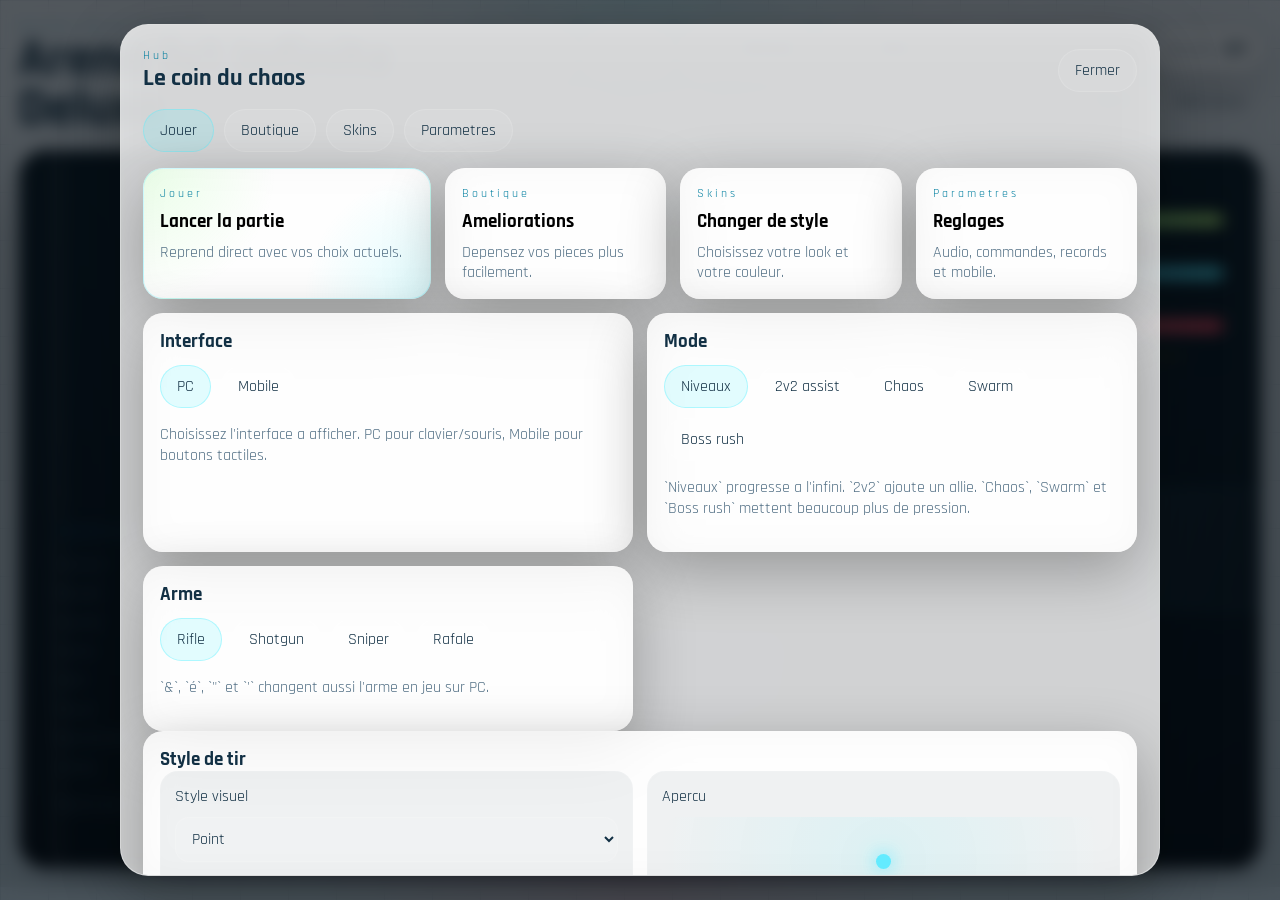
==== index.html @ aedd4776 "Nouvelle interface mobile style app et fullscreen au clic" ====
<!DOCTYPE html>
<html lang="fr">
<head>
  <meta charset="UTF-8">
  <meta name="viewport" content="width=device-width, initial-scale=1.0, viewport-fit=cover, user-scalable=no, maximum-scale=1">
  <meta name="apple-mobile-web-app-capable" content="yes">
  <meta name="apple-mobile-web-app-status-bar-style" content="black-translucent">
  <meta name="apple-mobile-web-app-title" content="Arena 1v1">
  <meta name="mobile-web-app-capable" content="yes">
  <title>Arena 1v1 Infinite Deluxe</title>
  <link rel="preconnect" href="https://fonts.googleapis.com">
  <link rel="preconnect" href="https://fonts.gstatic.com" crossorigin>
  <link href="https://fonts.googleapis.com/css2?family=Rajdhani:wght@500;600;700&display=swap" rel="stylesheet">
  <link rel="stylesheet" href="style.css">
</head>
<body>
  <div class="rotate-notice" id="rotateNotice">
    <div class="rotate-card">
      <strong>Tourne le telephone</strong>
      <span>La version mobile est pensee pour jouer en horizontal.</span>
      <div class="rotate-actions">
        <button class="chip-button" id="rotateFullscreenButton" type="button">Plein ecran</button>
        <button class="chip-button" id="rotateDismissButton" type="button">Fermer</button>
      </div>
    </div>
  </div>
  <div class="app-shell">
    <header class="topbar">
      <div>
        <p class="eyebrow">Version fun et nerveuse</p>
        <h1>Arena 1v1 Infinite Deluxe</h1>
      </div>
      <div class="topbar-right">
        <div class="pill"><span>Niveau</span><strong id="levelLabel">1</strong></div>
        <div class="pill"><span>Record</span><strong id="bestLevel">1</strong></div>
        <div class="pill"><span>Mode</span><strong id="modeLabel">NIVEAUX</strong></div>
        <div class="pill"><span>Arme</span><strong id="weaponLabel">RIFLE</strong></div>
        <div class="pill"><span>Pieces</span><strong id="coinsLabel">0</strong></div>
        <div class="pill"><span>Puissance</span><strong id="powerLabel">1</strong></div>
        <div class="pill"><span>Bouclier</span><strong id="shieldLabel">0.0s</strong></div>
        <div class="pill"><span>FPS</span><strong id="fps">0</strong></div>
        <button class="chip-button" id="menuButton" type="button">Menu</button>
        <button class="chip-button" id="fullscreenButton" type="button">Plein ecran</button>
      </div>
    </header>

    <main class="viewport">
      <canvas id="game"></canvas>

      <div class="mobile-controls mobile-modern" id="mobileControls" aria-hidden="true">
        <div class="mobile-top-strip">
          <div class="mobile-badge"><span>Niv</span><strong id="mobileLevelLabel">1</strong></div>
          <div class="mobile-badge"><span>Mode</span><strong id="mobileModeLabel">NIVEAUX</strong></div>
          <div class="mobile-badge"><span>Arme</span><strong id="mobileWeaponLabel">RIFLE</strong></div>
          <div class="mobile-badge"><span>Pieces</span><strong id="mobileCoinsLabel">0</strong></div>
          <button class="mobile-float-button" id="mobileFullscreenButton" type="button">Plein ecran</button>
        </div>

        <div class="mobile-left">
          <div class="joystick-shell" id="joystickShell">
            <div class="joystick-base"></div>
            <div class="joystick-stick" id="joystickStick"></div>
          </div>
          <p class="mobile-label">Deplacement</p>
        </div>

        <div class="mobile-right">
          <div class="aim-pad" id="aimPad">
            <div class="aim-reticle"></div>
            <div class="aim-stick" id="aimStick"></div>
          </div>
          <div class="mobile-buttons">
            <button class="mobile-button dash" id="mobileDashButton" type="button">Dash</button>
            <button class="mobile-button weapon" id="mobileWeaponButton" type="button">Arme</button>
            <button class="mobile-button menu" id="mobileMenuButton" type="button">Menu</button>
          </div>
        </div>
      </div>

      <aside class="hud hud-left">
        <h2>Controles</h2>
        <div class="control-line"><span>Avancer</span><kbd id="moveForwardKey">Z</kbd></div>
        <div class="control-line"><span>Reculer</span><kbd id="moveBackwardKey">S</kbd></div>
        <div class="control-line"><span>Gauche</span><kbd id="moveLeftKey">Q</kbd></div>
        <div class="control-line"><span>Droite</span><kbd id="moveRightKey">D</kbd></div>
        <div class="control-line"><span>Dash</span><kbd id="dashKey">SHIFT</kbd></div>
        <div class="control-line"><span>Pause</span><kbd id="pauseKey">P</kbd></div>
        <div class="control-line"><span>Recommencer</span><kbd id="restartKey">R</kbd></div>
        <div class="control-line"><span>Armes</span><kbd>&amp; É " '</kbd></div>
        <p class="hint">Souris pour viser, clic gauche pour tirer.</p>
      </aside>

      <aside class="hud hud-right">
        <div class="stat">
          <span>Vie</span>
          <div class="bar"><div id="playerHp" class="fill player"></div></div>
        </div>
        <div class="stat">
          <span>Energie</span>
          <div class="bar"><div id="playerEnergy" class="fill energy"></div></div>
        </div>
        <div class="stat">
          <span>Enemy 1</span>
          <div class="bar"><div id="enemyHp" class="fill enemy"></div></div>
        </div>
        <div class="stat hidden" id="allyStat">
          <span>Allie</span>
          <div class="bar"><div id="allyHp" class="fill ally"></div></div>
        </div>
        <div class="stat hidden" id="enemyTwoStat">
          <span>Enemy 2</span>
          <div class="bar"><div id="enemyTwoHp" class="fill enemy2"></div></div>
        </div>
        <p class="status" id="statusText">Appuyez sur Jouer pour lancer la partie.</p>
      </aside>

    </main>
  </div>

  <section class="hub-overlay" id="hubOverlay" aria-hidden="false">
    <div class="hub-card">
      <div class="hub-head">
        <div>
          <p class="eyebrow">Hub</p>
          <h2>Le coin du chaos</h2>
        </div>
        <div class="hub-actions">
          <button class="chip-button" id="closeHubButton" type="button">Fermer</button>
        </div>
      </div>

      <nav class="hub-tabs">
        <button class="tab-button active" type="button" data-tab="play">Jouer</button>
        <button class="tab-button" type="button" data-tab="shop">Boutique</button>
        <button class="tab-button" type="button" data-tab="skins">Skins</button>
        <button class="tab-button" type="button" data-tab="settings">Parametres</button>
      </nav>

      <section class="tab-panel active" data-panel="play">
        <div class="home-grid">
          <button class="menu-card home-tile home-play" id="startButton" type="button">
            <span class="eyebrow">Jouer</span>
            <strong>Lancer la partie</strong>
            <small>Reprend direct avec vos choix actuels.</small>
          </button>
          <button class="menu-card home-tile" type="button" data-open-tab="shop">
            <span class="eyebrow">Boutique</span>
            <strong>Ameliorations</strong>
            <small>Depensez vos pieces plus facilement.</small>
          </button>
          <button class="menu-card home-tile" type="button" data-open-tab="skins">
            <span class="eyebrow">Skins</span>
            <strong>Changer de style</strong>
            <small>Choisissez votre look et votre couleur.</small>
          </button>
          <button class="menu-card home-tile" type="button" data-open-tab="settings">
            <span class="eyebrow">Parametres</span>
            <strong>Reglages</strong>
            <small>Audio, commandes, records et mobile.</small>
          </button>
        </div>

        <div class="grid-two">
          <div class="menu-card">
            <h3>Interface</h3>
            <div class="choice-row">
              <button class="menu-choice active" type="button" data-interface="pc">PC</button>
              <button class="menu-choice" type="button" data-interface="mobile">Mobile</button>
            </div>
            <p class="hint">Choisissez l'interface a afficher. PC pour clavier/souris, Mobile pour boutons tactiles.</p>
          </div>

          <div class="menu-card">
            <h3>Mode</h3>
            <div class="choice-row" id="modeChoices">
              <button class="menu-choice active" type="button" data-mode="levels">Niveaux</button>
              <button class="menu-choice" type="button" data-mode="duo">2v2 assist</button>
              <button class="menu-choice" type="button" data-mode="chaos">Chaos</button>
              <button class="menu-choice" type="button" data-mode="swarm">Swarm</button>
              <button class="menu-choice" type="button" data-mode="bossrush">Boss rush</button>
            </div>
            <p class="hint">`Niveaux` progresse a l'infini. `2v2` ajoute un allie. `Chaos`, `Swarm` et `Boss rush` mettent beaucoup plus de pression.</p>
          </div>

          <div class="menu-card">
            <h3>Arme</h3>
            <div class="choice-row" id="weaponChoices">
              <button class="menu-choice active" type="button" data-weapon="rifle">Rifle</button>
              <button class="menu-choice" type="button" data-weapon="shotgun">Shotgun</button>
              <button class="menu-choice" type="button" data-weapon="sniper">Sniper</button>
              <button class="menu-choice" type="button" data-weapon="burst">Rafale</button>
            </div>
            <p class="hint">`&`, `é`, `"` et `'` changent aussi l'arme en jeu sur PC.</p>
          </div>
        </div>

        <div class="menu-card">
          <h3>Style de tir</h3>
          <div class="settings-grid">
            <label class="setting">
              <span>Style visuel</span>
              <select id="bulletStyle">
                <option value="dot">Point</option>
                <option value="streak">Trait</option>
                <option value="plasma">Plasma</option>
                <option value="spark">Etincelle</option>
                <option value="ring">Anneau</option>
                <option value="comet">Comete</option>
                <option value="shard">Eclat</option>
                <option value="bolt">Eclair</option>
                <option value="pulse">Pulse</option>
                <option value="nova">Nova</option>
              </select>
              <strong>Taille 3 · Degats 11</strong>
            </label>

            <div class="setting">
              <span>Apercu</span>
              <div class="bullet-preview-shell">
                <div id="bulletPreview" class="bullet-preview"></div>
              </div>
            </div>
          </div>
        </div>
        <p class="hint home-hint">Sur PC les armes changent avec `&`, `é`, `"` et `'`. Le gros bouton `Jouer` relance directement avec vos choix actuels.</p>
      </section>

      <section class="tab-panel" data-panel="shop">
        <div class="shop-summary">
          <div class="setting stat-tile">
            <span>Pieces dispo</span>
            <strong id="shopCoinsTotal">0</strong>
          </div>
          <div class="setting stat-tile">
            <span>Puissance totale</span>
            <strong id="shopPowerTotal">1</strong>
          </div>
          <div class="setting stat-tile">
            <span>Comment ca marche</span>
            <strong id="shopUpgradeTip">Choisissez un bonus puis cliquez.</strong>
          </div>
        </div>

        <div class="menu-card">
          <h3>Boutique d'ameliorations</h3>
          <p class="hint">Chaque achat augmente un point clair. Vous gardez vos ameliorations et vos pieces ne passent jamais sous zero.</p>
          <div class="upgrade-grid">
            <button class="upgrade-button" id="upgradeAttack" type="button">
              <span>Degats</span>
              <strong id="upgradeAttackLevel">Niveau 0</strong>
              <em>+2 degats par niveau</em>
              <small id="upgradeAttackCost">25 pieces</small>
            </button>
            <button class="upgrade-button" id="upgradeVitality" type="button">
              <span>Vie</span>
              <strong id="upgradeVitalityLevel">Niveau 0</strong>
              <em>+20 vie max par niveau</em>
              <small id="upgradeVitalityCost">30 pieces</small>
            </button>
            <button class="upgrade-button" id="upgradeDash" type="button">
              <span>Dash</span>
              <strong id="upgradeDashLevel">Niveau 0</strong>
              <em>+energie et dash plus fort</em>
              <small id="upgradeDashCost">35 pieces</small>
            </button>
            <button class="upgrade-button" id="upgradeFire" type="button">
              <span>Cadence</span>
              <strong id="upgradeFireLevel">Niveau 0</strong>
              <em>Tire plus souvent</em>
              <small id="upgradeFireCost">40 pieces</small>
            </button>
          </div>
        </div>
      </section>

      <section class="tab-panel" data-panel="skins">
        <div class="grid-two">
          <label class="setting">
            <span>Couleur principale</span>
            <input id="playerColor" type="color" value="#7cf6b8">
            <strong id="playerColorValue">#7CF6B8</strong>
          </label>

          <div class="setting">
            <span>Apercu skin</span>
            <div class="skin-preview-frame">
              <div id="skinPreview" class="skin-preview-core"></div>
            </div>
            <div class="skin-spotlight">
              <strong id="skinSpotlightName">Core</strong>
              <span id="skinSpotlightTag">Classique nerveux</span>
            </div>
          </div>
        </div>

        <div class="menu-card shop-card">
          <h3>Boutique de skins</h3>
          <p class="hint" id="shopHint">Certaines skins se debloquent avec votre record.</p>
          <div id="shopGrid" class="shop-grid"></div>
        </div>
      </section>

      <section class="tab-panel" data-panel="settings">
        <div class="panel-stack">
          <div class="menu-card">
            <h3>Records</h3>
            <div class="stats-grid">
              <div class="setting stat-tile">
                <span>Meilleur niveau</span>
                <strong id="recordBestLevel">1</strong>
              </div>
              <div class="setting stat-tile">
                <span>Ennemis vaincus</span>
                <strong id="recordKills">0</strong>
              </div>
              <div class="setting stat-tile">
                <span>Tirs lances</span>
                <strong id="recordShots">0</strong>
              </div>
              <div class="setting stat-tile">
                <span>Pommes mangees</span>
                <strong id="recordApples">0</strong>
              </div>
              <div class="setting stat-tile">
                <span>Dashs utilises</span>
                <strong id="recordDashes">0</strong>
              </div>
              <div class="setting stat-tile">
                <span>Boss battus</span>
                <strong id="recordBosses">0</strong>
              </div>
              <div class="setting stat-tile">
                <span>Pieces gagnees</span>
                <strong id="recordCoinsEarned">0</strong>
              </div>
              <div class="setting stat-tile">
                <span>Temps joue</span>
                <strong id="recordTimePlayed">0 min</strong>
              </div>
            </div>
            <div class="record-lines">
              <p><span>Skin equipe:</span> <strong id="recordCurrentSkin">Tank</strong></p>
              <p><span>Arme favorite du moment:</span> <strong id="recordCurrentWeapon">RIFLE</strong></p>
              <p><span>Mode choisi:</span> <strong id="recordCurrentMode">NIVEAUX</strong></p>
              <p><span>Ambiance:</span> <strong id="recordMood">Arena nerveuse deluxe</strong></p>
              <p><span>Arme la plus jouee:</span> <strong id="recordFavoriteWeapon">RIFLE</strong></p>
            </div>
          </div>

          <div class="menu-card">
            <h3>Audio et jeu</h3>
            <div class="settings-grid">
              <label class="setting">
                <span>Volume global</span>
                <input id="masterVolume" type="range" min="0" max="100" step="1">
                <strong id="masterVolumeValue">100%</strong>
              </label>

              <label class="setting">
                <span>Volume dash</span>
                <input id="dashVolume" type="range" min="0" max="100" step="1">
                <strong id="dashVolumeValue">100%</strong>
              </label>

              <label class="setting">
                <span>FPS max</span>
                <select id="fpsCap">
                  <option value="60">60 FPS</option>
                  <option value="120">120 FPS</option>
                  <option value="144">144 FPS</option>
                  <option value="0">Illimite</option>
                </select>
              </label>

              <label class="setting toggle">
                <span>Plein ecran au demarrage</span>
                <input id="autoFullscreen" type="checkbox">
              </label>

              <label class="setting toggle">
                <span>Redemarrage auto apres mort</span>
                <input id="autoRestart" type="checkbox">
              </label>

              <label class="setting">
                <span>Delai restart</span>
                <input id="restartDelay" type="range" min="1" max="5" step="1">
                <strong id="restartDelayValue">2 s</strong>
              </label>
            </div>
          </div>

          <div class="menu-card">
          <h3>Touches</h3>
          <div class="bindings-grid">
            <button class="bind-button" type="button" data-action="forward">Avancer: <strong id="bindForward">Z</strong></button>
            <button class="bind-button" type="button" data-action="backward">Reculer: <strong id="bindBackward">S</strong></button>
            <button class="bind-button" type="button" data-action="left">Gauche: <strong id="bindLeft">Q</strong></button>
            <button class="bind-button" type="button" data-action="right">Droite: <strong id="bindRight">D</strong></button>
            <button class="bind-button" type="button" data-action="dash">Dash: <strong id="bindDash">SHIFT</strong></button>
            <button class="bind-button" type="button" data-action="pause">Pause: <strong id="bindPause">P</strong></button>
            <button class="bind-button" type="button" data-action="restart">Restart: <strong id="bindRestart">R</strong></button>
          </div>
          <p class="hint" id="bindingHint">Cliquez sur une touche puis appuyez sur la nouvelle touche.</p>
          </div>

          <div class="menu-card mobile-settings-card" id="mobileSettingsCard">
            <h3>Mobile</h3>
            <div class="settings-grid">
              <label class="setting toggle">
                <span>Mode ultra clean</span>
                <input id="mobileUltraClean" type="checkbox">
              </label>

              <label class="setting toggle">
                <span>Tir auto mobile</span>
                <input id="mobileAutoFire" type="checkbox">
              </label>

              <label class="setting toggle">
                <span>Vibrations / haptics</span>
                <input id="mobileHaptics" type="checkbox">
              </label>

              <label class="setting">
                <span>Sensibilite de visee</span>
                <input id="touchSensitivity" type="range" min="60" max="180" step="5">
                <strong id="touchSensitivityValue">100%</strong>
              </label>

              <label class="setting">
                <span>Taille des boutons</span>
                <input id="mobileButtonScale" type="range" min="80" max="150" step="5">
                <strong id="mobileButtonScaleValue">100%</strong>
              </label>
            </div>
          </div>
        </div>
      </section>
    </div>
  </section>

  <script src="game.js"></script>
</body>
</html>
---- style.css ----
:root {
  --bg-1: #07141b;
  --bg-2: #102834;
  --panel: rgba(8, 17, 24, 0.86);
  --card: rgba(255, 255, 255, 0.05);
  --line: rgba(255, 255, 255, 0.08);
  --text: #e9f5ff;
  --muted: #92b0bf;
  --cyan: #54f0ff;
  --lime: #91ff87;
  --gold: #ffd166;
  --mobile-scale: 1;
  color-scheme: dark light;
}

* {
  box-sizing: border-box;
}

html,
body {
  margin: 0;
  min-height: 100%;
  background:
    radial-gradient(circle at top, rgba(84, 240, 255, 0.16), transparent 26%),
    radial-gradient(circle at bottom, rgba(255, 93, 118, 0.18), transparent 30%),
    linear-gradient(180deg, var(--bg-2), var(--bg-1));
  color: var(--text);
  font-family: "Rajdhani", sans-serif;
  overflow: hidden;
  touch-action: manipulation;
  overscroll-behavior: none;
  -webkit-tap-highlight-color: transparent;
}

body::before {
  content: "";
  position: fixed;
  inset: 0;
  background-image:
    linear-gradient(var(--line) 1px, transparent 1px),
    linear-gradient(90deg, var(--line) 1px, transparent 1px);
  background-size: 48px 48px;
  pointer-events: none;
}

@media (prefers-color-scheme: light) {
  :root {
    --bg-1: #dbeef8;
    --bg-2: #f6fbff;
    --panel: rgba(255, 255, 255, 0.82);
    --card: rgba(9, 39, 61, 0.06);
    --line: rgba(14, 44, 67, 0.08);
    --text: #123044;
    --muted: #547186;
    --cyan: #007e9f;
    --lime: #3e9b47;
    --gold: #a66a00;
  }

  #game {
    background:
      radial-gradient(circle at center, rgba(66, 118, 150, 0.12), transparent 48%),
      linear-gradient(180deg, #d7ebf5 0%, #c9dfea 100%);
  }

  .chip-button,
  .menu-choice,
  .bind-button,
  .tab-button {
    background: rgba(18, 48, 68, 0.08);
    border-color: rgba(18, 48, 68, 0.14);
    color: var(--text);
  }

  kbd,
  .mobile-button.menu {
    background: rgba(18, 48, 68, 0.08);
    color: var(--text);
  }

  .status {
    color: #8a5a00;
  }

  select option {
    background: #f4f9fc;
    color: #123044;
  }
}

@media (prefers-color-scheme: dark) {
  :root {
    --text: #e9f5ff;
    --muted: #92b0bf;
  }
}

.rotate-notice {
  position: fixed;
  inset: 0;
  display: none;
  align-items: center;
  justify-content: center;
  padding: 24px;
  background: rgba(4, 10, 15, 0.92);
  z-index: 300;
}

.rotate-card {
  width: min(320px, 100%);
  padding: 22px;
  border-radius: 24px;
  text-align: center;
  background: rgba(10, 21, 30, 0.94);
  border: 1px solid rgba(255, 255, 255, 0.12);
  box-shadow: 0 20px 60px rgba(0, 0, 0, 0.34);
}

.rotate-card strong {
  display: block;
  font-size: 1.6rem;
  margin-bottom: 8px;
}

.rotate-card span {
  color: var(--muted);
}

.rotate-actions {
  margin-top: 16px;
  display: flex;
  justify-content: center;
  gap: 10px;
}

.app-shell {
  width: 100%;
  max-width: 1920px;
  margin: 0 auto;
  padding: 18px;
  padding-left: max(18px, env(safe-area-inset-left));
  padding-right: max(18px, env(safe-area-inset-right));
  padding-top: max(18px, env(safe-area-inset-top));
  padding-bottom: max(18px, env(safe-area-inset-bottom));
}

.topbar {
  display: flex;
  justify-content: space-between;
  align-items: center;
  gap: 16px;
  margin-bottom: 16px;
  width: min(100%, 1920px);
  margin-left: auto;
  margin-right: auto;
}

body:not(.mobile-ui-active) .topbar {
  display: flex !important;
}

body:not(.mobile-ui-active) .hud-right,
body:not(.mobile-ui-active) .hud-left {
  display: block;
  opacity: 1;
  visibility: visible;
}

:fullscreen .topbar,
:-webkit-full-screen .topbar,
:fullscreen .hud-right,
:fullscreen .hud-left,
:-webkit-full-screen .hud-right,
:-webkit-full-screen .hud-left {
  display: flex;
  opacity: 1;
  visibility: visible;
}

:fullscreen .hud-right,
:fullscreen .hud-left,
:-webkit-full-screen .hud-right,
:-webkit-full-screen .hud-left {
  display: block;
}

:fullscreen .app-shell,
:-webkit-full-screen .app-shell {
  padding: 10px;
  width: 100vw;
  height: 100vh;
}

:fullscreen .topbar,
:-webkit-full-screen .topbar {
  position: fixed;
  top: 10px;
  left: 10px;
  right: 10px;
  z-index: 40;
  margin-bottom: 0;
  align-items: center;
  justify-content: center;
  pointer-events: none;
}

:fullscreen .topbar > div:first-child,
:-webkit-full-screen .topbar > div:first-child {
  display: none;
}

:fullscreen .topbar-right,
:-webkit-full-screen .topbar-right {
  width: 100%;
  justify-content: center;
  flex-wrap: nowrap;
  gap: 10px;
  overflow-x: auto;
  pointer-events: auto;
  scrollbar-width: none;
}

:fullscreen .topbar-right::-webkit-scrollbar,
:-webkit-full-screen .topbar-right::-webkit-scrollbar {
  display: none;
}

:fullscreen .pill,
:fullscreen .chip-button,
:-webkit-full-screen .pill,
:-webkit-full-screen .chip-button {
  padding: 10px 14px;
  backdrop-filter: blur(18px);
}

:fullscreen .viewport,
:-webkit-full-screen .viewport {
  height: calc(100vh - 72px);
  min-height: 0;
}

.eyebrow {
  margin: 0;
  color: var(--cyan);
  letter-spacing: 0.24em;
  font-size: 0.78rem;
}

h1,
h2,
h3 {
  margin: 0;
}

h1 {
  margin-top: 2px;
  font-size: clamp(2rem, 5vw, 3.3rem);
  line-height: 0.92;
}

.topbar-right {
  display: flex;
  flex-wrap: wrap;
  justify-content: flex-end;
  gap: 10px;
  align-items: center;
}

.pill,
.hud,
.hub-card,
.menu-card {
  border: 1px solid rgba(255, 255, 255, 0.08);
  background: var(--panel);
  backdrop-filter: blur(16px);
  box-shadow: 0 18px 60px rgba(0, 0, 0, 0.28);
}

.pill {
  display: flex;
  gap: 8px;
  align-items: baseline;
  padding: 10px 14px;
  border-radius: 999px;
}

.pill span {
  color: var(--muted);
}

.chip-button,
.menu-choice,
.bind-button,
.tab-button,
.home-tile,
.hero-button,
select,
input[type="range"] {
  font: inherit;
}

.chip-button,
.menu-choice,
.bind-button,
.tab-button {
  border: 1px solid rgba(255, 255, 255, 0.12);
  background: rgba(255, 255, 255, 0.08);
  color: var(--text);
  border-radius: 999px;
  padding: 10px 16px;
  cursor: pointer;
}

.hero-button {
  border: none;
  border-radius: 999px;
  padding: 14px 28px;
  cursor: pointer;
  font-weight: 700;
  color: #04141a;
  background: linear-gradient(90deg, #91ff87, #54f0ff);
}

.viewport {
  position: relative;
  width: min(100%, 1920px);
  aspect-ratio: 16 / 9;
  height: min(calc(100vh - 110px), calc(100vw * 9 / 16), 1080px);
  min-height: min(560px, calc(100vh - 110px));
  border-radius: 28px;
  overflow: hidden;
  border: 1px solid rgba(255, 255, 255, 0.08);
  box-shadow: 0 30px 80px rgba(0, 0, 0, 0.35);
  margin: 0 auto;
}

#game {
  display: block;
  width: 100%;
  height: 100%;
  cursor: none;
  touch-action: none;
  background:
    radial-gradient(circle at center, rgba(66, 118, 150, 0.18), transparent 48%),
    linear-gradient(180deg, #0e202b 0%, #09151d 100%);
}

body.playing,
body.playing * {
  user-select: none;
  -webkit-user-select: none;
  -webkit-touch-callout: none;
}

body.playing .viewport,
body.playing #game,
body.playing .hud {
  cursor: none !important;
}

body.playing .hub-overlay,
body.playing .hub-overlay *,
body.playing .topbar .chip-button,
body.playing .topbar .chip-button *,
body.playing .hud:hover,
body.playing .hud:hover *,
body.playing .hub-card,
body.playing .hub-card * {
  cursor: auto !important;
}

body.playing .topbar .chip-button,
body.playing .hub-overlay button,
body.playing .hub-overlay .tab-button,
body.playing .hub-overlay .menu-choice,
body.playing .hub-overlay .bind-button,
body.playing .hub-overlay .home-tile,
body.playing .hub-overlay .hero-button {
  cursor: pointer !important;
}

#game.blocked {
  pointer-events: none;
}

.hud {
  position: absolute;
  width: min(320px, calc(100% - 24px));
  padding: 18px;
  border-radius: 22px;
  background: rgba(8, 17, 24, 0.06);
  backdrop-filter: blur(1.5px);
  box-shadow: 0 4px 10px rgba(0, 0, 0, 0.03);
}

.hud-left {
  left: 18px;
  bottom: 18px;
}

.hud-right {
  right: 18px;
  top: 18px;
}

.mobile-controls {
  position: absolute;
  inset: 0;
  z-index: 6;
  display: none;
  justify-content: space-between;
  align-items: flex-end;
  padding: 18px;
  pointer-events: none;
}

.mobile-controls::before {
  content: "";
  position: absolute;
  inset: auto 0 0 0;
  height: 44%;
  background: linear-gradient(180deg, rgba(3, 9, 14, 0), rgba(3, 9, 14, 0.18) 24%, rgba(3, 9, 14, 0.44));
  pointer-events: none;
}

body.mobile-ui-active .mobile-controls {
  display: flex;
}

.mobile-top-strip {
  position: absolute;
  top: 8px;
  left: 8px;
  right: 8px;
  display: none;
  align-items: center;
  gap: 6px;
  pointer-events: auto;
}

.mobile-badge,
.mobile-float-button {
  border: 1px solid rgba(255, 255, 255, 0.1);
  background: rgba(6, 14, 20, 0.82);
  backdrop-filter: blur(12px);
  color: var(--text);
  border-radius: 999px;
  box-shadow: 0 12px 26px rgba(0, 0, 0, 0.22);
}

.mobile-badge {
  display: flex;
  gap: 6px;
  align-items: baseline;
  padding: 6px 10px;
  font-size: 0.8rem;
}

.mobile-badge span {
  color: var(--muted);
}

.mobile-float-button {
  margin-left: auto;
  padding: 8px 12px;
  font: inherit;
  font-weight: 700;
}

.mobile-left,
.mobile-right {
  display: flex;
  flex-direction: column;
  gap: 10px;
  pointer-events: auto;
  position: relative;
  z-index: 1;
}

.mobile-right {
  align-items: flex-end;
}

.mobile-controls.mobile-modern {
  padding-top: max(10px, env(safe-area-inset-top));
}

.joystick-shell,
.aim-pad {
  position: relative;
  width: 148px;
  height: 148px;
  border-radius: 30px;
  background: rgba(4, 12, 18, 0.62);
  border: 1px solid rgba(255, 255, 255, 0.12);
  backdrop-filter: blur(14px);
  box-shadow: 0 16px 34px rgba(0, 0, 0, 0.28);
  touch-action: none;
}

.joystick-base,
.joystick-stick {
  position: absolute;
  inset: 50% auto auto 50%;
  transform: translate(-50%, -50%);
  border-radius: 50%;
}

.joystick-base {
  width: 110px;
  height: 110px;
  background: rgba(255, 255, 255, 0.05);
  border: 1px solid rgba(255, 255, 255, 0.08);
}

.joystick-stick {
  width: 56px;
  height: 56px;
  background: linear-gradient(180deg, rgba(145, 255, 135, 0.92), rgba(84, 240, 255, 0.92));
  box-shadow: 0 10px 26px rgba(0, 0, 0, 0.3);
}

.aim-pad {
  width: 188px;
  height: 188px;
  border-radius: 28px;
  background:
    radial-gradient(circle at center, rgba(84, 240, 255, 0.12), transparent 52%),
    rgba(4, 12, 18, 0.72);
}

.aim-reticle {
  position: absolute;
  inset: 50% auto auto 50%;
  width: 42px;
  height: 42px;
  transform: translate(-50%, -50%);
  border-radius: 50%;
  border: 2px solid rgba(255, 255, 255, 0.9);
}

.aim-reticle::before,
.aim-reticle::after {
  content: "";
  position: absolute;
  background: rgba(255, 255, 255, 0.9);
}

.aim-reticle::before {
  width: 2px;
  height: 56px;
  left: 50%;
  top: 50%;
  transform: translate(-50%, -50%);
}

.aim-reticle::after {
  height: 2px;
  width: 56px;
  left: 50%;
  top: 50%;
  transform: translate(-50%, -50%);
}

.aim-stick {
  position: absolute;
  left: 50%;
  top: 50%;
  width: 52px;
  height: 52px;
  transform: translate(-50%, -50%);
  border-radius: 50%;
  background: radial-gradient(circle at 34% 34%, rgba(255, 255, 255, 0.24), rgba(84, 240, 255, 0.22) 42%, rgba(18, 44, 58, 0.94));
  border: 1px solid rgba(255, 255, 255, 0.14);
  box-shadow: 0 10px 24px rgba(0, 0, 0, 0.28);
}

.mobile-buttons {
  display: grid;
  grid-template-columns: repeat(3, minmax(0, 1fr));
  gap: 10px;
}

.mobile-button {
  min-width: 96px;
  min-height: 58px;
  border: 1px solid rgba(255, 255, 255, 0.12);
  border-radius: 18px;
  background: rgba(7, 16, 22, 0.8);
  color: var(--text);
  font: inherit;
  font-weight: 700;
  backdrop-filter: blur(10px);
  box-shadow: 0 14px 24px rgba(0, 0, 0, 0.26);
}

.mobile-button.dash {
  background: linear-gradient(180deg, rgba(84, 240, 255, 0.95), rgba(52, 141, 255, 0.88));
}

.mobile-button.weapon {
  background: linear-gradient(180deg, rgba(255, 209, 102, 0.92), rgba(255, 150, 84, 0.85));
  color: #07141b;
}

.mobile-button.menu {
  background: rgba(255, 255, 255, 0.12);
}

.mobile-label {
  margin: 0;
  padding: 6px 10px;
  border-radius: 999px;
  background: rgba(4, 12, 18, 0.68);
  text-align: center;
  color: var(--muted);
  text-transform: uppercase;
  letter-spacing: 0.12em;
  font-size: 0.8rem;
}

.control-line {
  display: flex;
  align-items: center;
  justify-content: space-between;
  gap: 12px;
  margin: 8px 0;
  color: var(--muted);
}

.hint {
  color: var(--muted);
}

kbd {
  padding: 2px 10px;
  border-radius: 999px;
  border: 1px solid rgba(255, 255, 255, 0.1);
  background: rgba(255, 255, 255, 0.08);
  color: var(--text);
}

.stat {
  margin-bottom: 14px;
}

.stat span {
  display: inline-block;
  margin-bottom: 6px;
}

.bar {
  height: 12px;
  border-radius: 999px;
  background: rgba(255, 255, 255, 0.012);
  overflow: hidden;
}

.fill {
  height: 100%;
  width: 100%;
  border-radius: inherit;
  transition: width 120ms linear;
}

.fill.player { background: linear-gradient(90deg, #69f0ae, #c3ff7f); }
.fill.energy { background: linear-gradient(90deg, #4fbbff, #54f0ff); }
.fill.enemy { background: linear-gradient(90deg, #ff7b8f, #ff495f); }
.fill.ally { background: linear-gradient(90deg, #7fd8ff, #5fb7ff); }
.fill.enemy2 { background: linear-gradient(90deg, #ffb37b, #ff7a49); }

.status {
  color: var(--gold);
  margin: 0;
  text-shadow: 0 1px 4px rgba(0, 0, 0, 0.08);
  opacity: 0.68;
}

.hidden {
  display: none !important;
}

.hub-overlay {
  position: fixed;
  inset: 0;
  display: flex;
  align-items: center;
  justify-content: center;
  padding: 24px;
  background: rgba(4, 10, 15, 0.68);
  backdrop-filter: blur(8px);
  z-index: 100;
}

.hub-card {
  width: min(1040px, 100%);
  max-height: calc(100vh - 48px);
  overflow: auto;
  padding: 22px;
  border-radius: 28px;
}

.hub-head {
  display: flex;
  justify-content: space-between;
  gap: 16px;
  align-items: center;
  margin-bottom: 16px;
}

.hub-tabs {
  display: flex;
  flex-wrap: wrap;
  gap: 10px;
  margin-bottom: 16px;
}

.tab-button.active,
.menu-choice.active {
  background: rgba(84, 240, 255, 0.16);
  border-color: rgba(84, 240, 255, 0.38);
}

.tab-panel {
  display: none;
}

.tab-panel.active {
  display: block;
}

.panel-stack {
  display: flex;
  flex-direction: column;
  gap: 14px;
}

.grid-two {
  display: grid;
  grid-template-columns: repeat(2, minmax(0, 1fr));
  gap: 14px;
}

.home-grid {
  display: grid;
  grid-template-columns: 1.3fr 1fr 1fr 1fr;
  gap: 14px;
  margin-bottom: 14px;
}

.home-tile {
  appearance: none;
  display: flex;
  flex-direction: column;
  align-items: flex-start;
  gap: 8px;
  padding: 18px;
  text-align: left;
  cursor: pointer;
}

.home-tile strong {
  font-size: 1.2rem;
}

.home-tile small {
  color: var(--muted);
  font-size: 0.98rem;
}

.home-play {
  background:
    radial-gradient(circle at top left, rgba(145, 255, 135, 0.18), transparent 42%),
    radial-gradient(circle at bottom right, rgba(84, 240, 255, 0.18), transparent 40%),
    var(--panel);
  border-color: rgba(84, 240, 255, 0.26);
}

.home-hint {
  margin: 12px 4px 0;
}

.menu-card {
  padding: 16px;
  border-radius: 20px;
}

.mobile-settings-card {
  display: none;
}

body.mobile-settings-visible .mobile-settings-card {
  display: block;
}

.choice-row {
  display: flex;
  flex-wrap: wrap;
  gap: 10px;
  margin: 12px 0 8px;
}

.settings-grid {
  display: grid;
  grid-template-columns: repeat(2, minmax(0, 1fr));
  gap: 14px;
}

.settings-grid.compact {
  grid-template-columns: repeat(4, minmax(0, 1fr));
}

.setting {
  display: flex;
  flex-direction: column;
  gap: 10px;
  padding: 14px;
  border-radius: 18px;
  background: var(--card);
  border: 1px solid rgba(255, 255, 255, 0.08);
}

.setting.toggle {
  justify-content: center;
}

.setting input[type="checkbox"] {
  width: 22px;
  height: 22px;
}

.setting input[type="color"] {
  width: 100%;
  height: 44px;
  padding: 4px;
  border-radius: 14px;
  border: 1px solid rgba(255, 255, 255, 0.12);
  background: rgba(255, 255, 255, 0.06);
}

select {
  border-radius: 14px;
  border: 1px solid rgba(255, 255, 255, 0.12);
  padding: 10px 12px;
  background: rgba(255, 255, 255, 0.08);
  color: var(--text);
}

select option {
  background: #16242d;
  color: #e9f5ff;
}

.play-footer {
  display: flex;
  justify-content: space-between;
  gap: 16px;
  align-items: center;
  margin-top: 16px;
}

.bindings-grid {
  display: grid;
  grid-template-columns: repeat(3, minmax(0, 1fr));
  gap: 12px;
  margin-top: 12px;
}

.bind-button {
  text-align: left;
  border-radius: 18px;
}

.bind-button.listening {
  background: rgba(255, 209, 102, 0.18);
  border-color: rgba(255, 209, 102, 0.42);
}

.shop-card {
  margin-top: 16px;
}

.upgrade-grid {
  display: grid;
  grid-template-columns: repeat(4, minmax(0, 1fr));
  gap: 12px;
  margin-top: 12px;
}

.shop-summary {
  display: grid;
  grid-template-columns: repeat(3, minmax(0, 1fr));
  gap: 12px;
  margin-bottom: 14px;
}

.upgrade-button {
  display: flex;
  flex-direction: column;
  align-items: flex-start;
  gap: 6px;
  padding: 14px;
  border-radius: 18px;
  border: 1px solid rgba(255, 255, 255, 0.1);
  background: linear-gradient(180deg, rgba(255, 255, 255, 0.08), rgba(255, 255, 255, 0.04));
  color: var(--text);
  cursor: pointer;
}

.upgrade-button span,
.upgrade-button small {
  color: var(--muted);
}

.upgrade-button em {
  font-style: normal;
  color: var(--text);
  opacity: 0.88;
  font-size: 0.94rem;
}

.upgrade-button strong {
  font-size: 1.05rem;
}

.upgrade-button.affordable {
  border-color: rgba(145, 255, 135, 0.35);
  box-shadow: 0 10px 26px rgba(145, 255, 135, 0.12);
}

.upgrade-button.maxed {
  opacity: 0.68;
}

.upgrade-button.compact {
  min-width: 108px;
  padding: 12px;
  backdrop-filter: blur(14px);
}

.shop-grid {
  display: grid;
  grid-template-columns: repeat(4, minmax(0, 1fr));
  gap: 12px;
  margin-top: 12px;
}

.shop-item {
  border: 1px solid rgba(255, 255, 255, 0.1);
  background: rgba(255, 255, 255, 0.05);
  color: var(--text);
  border-radius: 18px;
  padding: 12px;
  text-align: left;
  cursor: pointer;
}

@keyframes affordablePulse {
  0%,
  100% {
    border-color: rgba(145, 255, 135, 0.38);
    box-shadow: 0 0 0 rgba(145, 255, 135, 0), inset 0 0 0 rgba(145, 255, 135, 0);
    background: rgba(145, 255, 135, 0.07);
  }

  50% {
    border-color: rgba(145, 255, 135, 0.92);
    box-shadow: 0 0 22px rgba(145, 255, 135, 0.32), inset 0 0 16px rgba(145, 255, 135, 0.1);
    background: rgba(145, 255, 135, 0.13);
  }
}

.shop-item.selected {
  border-color: rgba(84, 240, 255, 0.88);
  background: rgba(84, 240, 255, 0.14);
  box-shadow: 0 0 18px rgba(84, 240, 255, 0.24), inset 0 0 14px rgba(84, 240, 255, 0.08);
}

.shop-item.affordable:not(.selected) {
  animation: affordablePulse 1.2s ease-in-out infinite;
}

.shop-item.affordable .shop-meta:last-child {
  color: var(--lime);
}

.shop-item.locked {
  opacity: 0.55;
  cursor: not-allowed;
}

.shop-item strong {
  display: block;
  font-size: 1.05rem;
}

.shop-thumb {
  width: 52px;
  height: 52px;
  margin-bottom: 8px;
  border-radius: 16px;
  background: rgba(255, 255, 255, 0.08);
  background-size: cover;
  background-position: center;
}

.shop-meta {
  display: block;
  color: var(--muted);
  margin-top: 4px;
}

.skin-spotlight {
  margin-top: 10px;
  display: flex;
  flex-direction: column;
  gap: 2px;
}

.skin-spotlight span {
  color: var(--muted);
}

.stats-grid {
  display: grid;
  grid-template-columns: repeat(3, minmax(0, 1fr));
  gap: 14px;
}

.stat-tile strong {
  font-size: 2rem;
  line-height: 1;
}

.record-lines {
  display: grid;
  gap: 10px;
  margin-top: 14px;
}

.record-lines p {
  margin: 0;
  display: flex;
  justify-content: space-between;
  gap: 12px;
  padding: 12px 14px;
  border-radius: 16px;
  background: rgba(255, 255, 255, 0.04);
}

.record-lines span {
  color: var(--muted);
}

.skin-preview-frame,
.bullet-preview-shell {
  min-height: 88px;
  border-radius: 18px;
  display: flex;
  align-items: center;
  justify-content: center;
  background: radial-gradient(circle, rgba(84, 240, 255, 0.12), rgba(255, 255, 255, 0.02));
}

#skinPreview {
  width: 112px;
  height: 112px;
  border-radius: 28px;
  background-size: cover;
  background-position: center;
  border: 1px solid rgba(255, 255, 255, 0.14);
  box-shadow: 0 24px 36px rgba(0, 0, 0, 0.24);
}

.bullet-preview {
  width: var(--bullet-preview-size, 10px);
  height: var(--bullet-preview-size, 10px);
  border-radius: 50%;
  background: var(--bullet-preview-color, #63ebff);
  box-shadow: 0 0 18px var(--bullet-preview-color, #63ebff);
}

.bullet-preview[data-style="streak"] {
  width: calc(var(--bullet-preview-size, 10px) * 2.8);
  height: 5px;
  border-radius: 999px;
}

.bullet-preview[data-style="plasma"] {
  width: calc(var(--bullet-preview-size, 10px) * 1.6);
  height: calc(var(--bullet-preview-size, 10px) * 1.6);
  box-shadow:
    0 0 10px var(--bullet-preview-color, #63ebff),
    0 0 24px var(--bullet-preview-color, #63ebff);
}

.bullet-preview[data-style="spark"] {
  position: relative;
  width: 10px;
  height: 10px;
}

.bullet-preview[data-style="spark"]::before,
.bullet-preview[data-style="spark"]::after {
  content: "";
  position: absolute;
  left: 50%;
  top: 50%;
  background: var(--bullet-preview-color, #63ebff);
  transform: translate(-50%, -50%);
  border-radius: 999px;
}

.bullet-preview[data-style="spark"]::before {
  width: 28px;
  height: 4px;
}

.bullet-preview[data-style="spark"]::after {
  width: 4px;
  height: 28px;
}

.bullet-preview[data-style="ring"] {
  width: calc(var(--bullet-preview-size, 10px) * 1.8);
  height: calc(var(--bullet-preview-size, 10px) * 1.8);
  background: transparent;
  border: 4px solid var(--bullet-preview-color, #63ebff);
  box-shadow: 0 0 18px var(--bullet-preview-color, #63ebff);
}

.bullet-preview[data-style="comet"] {
  position: relative;
  width: calc(var(--bullet-preview-size, 10px) * 2.6);
  height: 8px;
  border-radius: 999px;
  background: linear-gradient(90deg, transparent, var(--bullet-preview-color, #63ebff) 38%, #ffffff);
}

.bullet-preview[data-style="shard"] {
  width: 18px;
  height: 18px;
  border-radius: 4px;
  transform: rotate(45deg);
}

.bullet-preview[data-style="bolt"] {
  width: 26px;
  height: 14px;
  clip-path: polygon(0 55%, 35% 0, 54% 34%, 75% 8%, 56% 62%, 100% 45%, 64% 100%, 44% 66%, 22% 90%);
}

.bullet-preview[data-style="pulse"] {
  position: relative;
  width: calc(var(--bullet-preview-size, 10px) * 1.4);
  height: calc(var(--bullet-preview-size, 10px) * 1.4);
}

.bullet-preview[data-style="pulse"]::before,
.bullet-preview[data-style="pulse"]::after {
  content: "";
  position: absolute;
  inset: 50%;
  border-radius: 50%;
  transform: translate(-50%, -50%);
}

.bullet-preview[data-style="pulse"]::before {
  width: 30px;
  height: 30px;
  border: 3px solid var(--bullet-preview-color, #63ebff);
  opacity: 0.35;
}

.bullet-preview[data-style="pulse"]::after {
  width: 12px;
  height: 12px;
  background: var(--bullet-preview-color, #63ebff);
  box-shadow: 0 0 16px var(--bullet-preview-color, #63ebff);
}

.bullet-preview[data-style="nova"] {
  position: relative;
  width: 14px;
  height: 14px;
}

.bullet-preview[data-style="nova"]::before,
.bullet-preview[data-style="nova"]::after {
  content: "";
  position: absolute;
  left: 50%;
  top: 50%;
  transform: translate(-50%, -50%);
  border-radius: 999px;
  background: var(--bullet-preview-color, #63ebff);
  box-shadow: 0 0 16px var(--bullet-preview-color, #63ebff);
}

.bullet-preview[data-style="nova"]::before {
  width: 34px;
  height: 4px;
}

.bullet-preview[data-style="nova"]::after {
  width: 4px;
  height: 34px;
}

.mobile-button,
.joystick-shell,
.aim-pad,
.mobile-float-button {
  transform: scale(var(--mobile-scale));
  transform-origin: center;
}

body.mobile-ui-active {
  user-select: none;
  -webkit-user-select: none;
  -webkit-touch-callout: none;
}

@media (max-width: 980px) {
  .app-shell {
    padding: 10px;
  }

  .viewport {
    height: min(calc(100vh - 96px), calc(100vw * 9 / 16));
    min-height: 500px;
    border-radius: 20px;
  }

  .hud {
    width: auto;
    left: 10px;
    right: 10px;
  }

  .hud-right {
    top: 10px;
  }

  .hud-left {
    bottom: 10px;
  }

  .grid-two,
  .settings-grid,
  .settings-grid.compact,
  .stats-grid,
  .shop-summary,
  .home-grid,
  .bindings-grid,
  .shop-grid,
  .upgrade-grid {
    grid-template-columns: 1fr;
  }
}

@media (max-width: 820px), (pointer: coarse) {
  .app-shell {
    padding: 8px;
    max-width: none;
  }

  .topbar {
    flex-direction: column;
    align-items: stretch;
    gap: 10px;
  }

  .topbar-right {
    justify-content: flex-start;
    gap: 8px;
  }

  .pill,
  .chip-button {
    padding: 9px 12px;
  }

  .viewport {
    width: 100%;
    aspect-ratio: auto;
    height: calc(100vh - 132px);
    min-height: 420px;
    border-radius: 18px;
  }

  .hud-left {
    display: none;
  }

  .hud-right {
    width: min(240px, calc(100% - 16px));
    top: 8px;
    right: 8px;
    padding: 12px;
  }

  .status {
    font-size: 0.92rem;
  }

  .hub-overlay {
    padding: 12px;
  }

  .hub-card {
    padding: 16px;
    max-height: calc(100vh - 24px);
  }
}

@media (pointer: coarse) and (orientation: portrait) {
  body.mobile-ui-active .rotate-notice {
    display: flex;
  }

  body.mobile-ui-active .app-shell,
  body.mobile-ui-active .hub-overlay {
    visibility: hidden;
  }
}

@media (pointer: coarse) and (orientation: landscape) {
  .app-shell {
    display: flex;
    flex-direction: column;
    height: 100dvh;
    max-width: none;
    padding: 0;
  }

  .topbar {
    display: none;
  }

  .eyebrow {
    font-size: 0.62rem;
    letter-spacing: 0.18em;
  }

  h1 {
    font-size: clamp(1.45rem, 4.8vw, 2.35rem);
    line-height: 0.94;
    max-width: 36vw;
  }

  .viewport {
    flex: 1 1 auto;
    width: 100%;
    height: auto;
    min-height: 0;
    aspect-ratio: auto;
    border-radius: 0;
    margin-top: 0;
    box-shadow: none;
  }

  body.mobile-ui-active .mobile-top-strip,
  body.mobile-ui-active .topbar {
    display: none !important;
  }

  body.mobile-ui-active .hud-right .stat,
  body.mobile-ui-active .status {
    opacity: 1;
  }

  body.mobile-ui-active .hud-left {
    display: none;
  }

  body.mobile-ui-active .hud-right {
    display: none;
  }

  body.mobile-ultra-clean-active .hud-left,
  body.mobile-ultra-clean-active .hud-right,
  body.mobile-ultra-clean-active .status,
  body.mobile-ultra-clean-active .mobile-top-strip,
  body.mobile-ultra-clean-active .topbar {
    display: none;
  }

  .mobile-controls {
    padding: 8px;
    padding-left: max(8px, env(safe-area-inset-left));
    padding-right: max(8px, env(safe-area-inset-right));
    padding-bottom: max(8px, env(safe-area-inset-bottom));
    align-items: flex-end;
  }

  .mobile-left,
  .mobile-right {
    gap: 4px;
    width: 42%;
  }

  .mobile-left {
    display: none;
  }

  .mobile-right {
    width: auto;
    margin-left: auto;
  }

  .mobile-controls.mobile-modern {
    justify-content: space-between;
  }

  .joystick-shell {
    width: 120px;
    height: 120px;
    border-radius: 50%;
    background: rgba(4, 12, 18, 0.4);
    border-color: rgba(255, 255, 255, 0.08);
    box-shadow: 0 10px 20px rgba(0, 0, 0, 0.18);
  }

  .joystick-base {
    width: 86px;
    height: 86px;
  }

  .joystick-stick {
    width: 46px;
    height: 46px;
  }

  .aim-pad {
    width: 148px;
    height: 148px;
    border-radius: 50%;
    background:
      radial-gradient(circle at center, rgba(84, 240, 255, 0.1), transparent 52%),
      rgba(4, 12, 18, 0.4);
    border-color: rgba(255, 255, 255, 0.08);
    box-shadow: 0 10px 20px rgba(0, 0, 0, 0.18);
  }

  .aim-stick {
    width: 42px;
    height: 42px;
  }

  .aim-reticle {
    width: 28px;
    height: 28px;
    opacity: 0.88;
  }

  .aim-reticle::before {
    height: 40px;
  }

  .aim-reticle::after {
    width: 40px;
  }

  .mobile-buttons {
    grid-template-columns: repeat(3, minmax(0, 1fr));
    gap: 6px;
    width: 148px;
  }

  .mobile-button {
    min-width: 0;
    min-height: 40px;
    border-radius: 999px;
    font-size: 0.8rem;
    padding: 0 8px;
    box-shadow: 0 8px 16px rgba(0, 0, 0, 0.16);
  }

  .mobile-button.menu {
    background: rgba(255, 255, 255, 0.18);
  }

  .mobile-label {
    display: none;
  }

  .hub-card {
    width: min(1000px, 100%);
    max-height: calc(100vh - 14px);
    padding: 12px;
  }

  .hub-tabs {
    gap: 6px;
    margin-bottom: 10px;
  }

  .tab-button,
  .chip-button,
  .menu-choice {
    padding: 8px 12px;
  }

  .hub-overlay {
    padding: 8px;
  }

  .hub-card {
    width: 100%;
    height: calc(100dvh - 16px);
    max-height: calc(100dvh - 16px);
    border-radius: 20px;
  }
}

@supports (-webkit-touch-callout: none) {
  body.iphone-ui.mobile-ui-active .app-shell {
    height: 100dvh;
  }

  body.iphone-ui.mobile-ui-active .viewport {
    flex: 1 1 auto;
    width: 100%;
    height: auto;
    min-height: 0;
    aspect-ratio: auto;
  }

  body.iphone-ui.mobile-ui-active .mobile-controls {
    padding-left: max(8px, env(safe-area-inset-left));
    padding-right: max(8px, env(safe-area-inset-right));
    padding-bottom: max(8px, env(safe-area-inset-bottom));
  }

  body.iphone-ui.mobile-ui-active .mobile-left,
  body.iphone-ui.mobile-ui-active .mobile-right {
    gap: 4px;
    width: 43%;
  }

  body.iphone-ui.mobile-ui-active .mobile-left {
    display: none;
  }

  body.iphone-ui.mobile-ui-active .mobile-right {
    width: auto;
    margin-left: auto;
  }

  body.iphone-ui.mobile-ui-active .joystick-shell {
    width: 108px;
    height: 108px;
  }

  body.iphone-ui.mobile-ui-active .joystick-base {
    width: 78px;
    height: 78px;
  }

  body.iphone-ui.mobile-ui-active .joystick-stick {
    width: 40px;
    height: 40px;
  }

  body.iphone-ui.mobile-ui-active .aim-pad {
    width: 132px;
    height: 132px;
  }

  body.iphone-ui.mobile-ui-active .aim-stick {
    width: 38px;
    height: 38px;
  }

  body.iphone-ui.mobile-ui-active .mobile-buttons {
    gap: 5px;
    width: 132px;
  }

  body.iphone-ui.mobile-ui-active .mobile-button {
    min-width: 0;
    min-height: 38px;
    font-size: 0.76rem;
    border-radius: 999px;
  }

  body.iphone-ui.mobile-ui-active .rotate-card {
    width: min(300px, calc(100% - 24px));
    padding: 18px;
  }

  body.safari-ui.mobile-ui-active .rotate-card span::after {
    content: " Astuce Safari: ajoute le jeu a l'ecran d'accueil pour gagner encore plus de place.";
  }
}
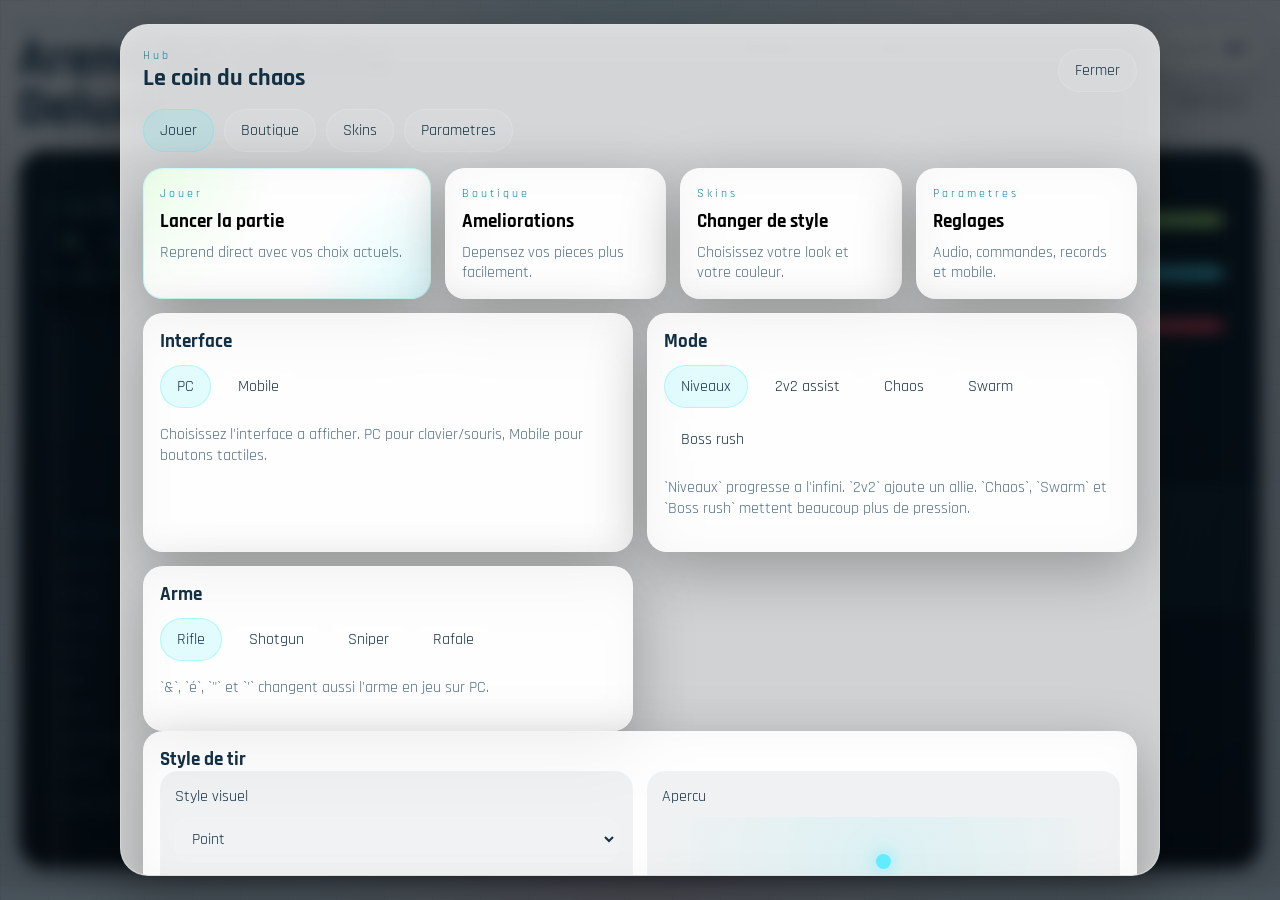
==== commit 00f075dd: "Ajout mini carte et verrou interface PC" ====
--- a/index.html
+++ b/index.html
@@ -46,6 +46,9 @@
 
     <main class="viewport">
       <canvas id="game"></canvas>
+      <div class="minimap-shell" aria-hidden="true">
+        <canvas id="minimap"></canvas>
+      </div>
 
       <div class="mobile-controls mobile-modern" id="mobileControls" aria-hidden="true">
         <div class="mobile-top-strip">
@@ -65,10 +68,6 @@
         </div>
 
         <div class="mobile-right">
-          <div class="aim-pad" id="aimPad">
-            <div class="aim-reticle"></div>
-            <div class="aim-stick" id="aimStick"></div>
-          </div>
           <div class="mobile-buttons">
             <button class="mobile-button dash" id="mobileDashButton" type="button">Dash</button>
             <button class="mobile-button weapon" id="mobileWeaponButton" type="button">Arme</button>
@@ -413,19 +412,8 @@
               </label>
 
               <label class="setting toggle">
-                <span>Tir auto mobile</span>
-                <input id="mobileAutoFire" type="checkbox">
-              </label>
-
-              <label class="setting toggle">
                 <span>Vibrations / haptics</span>
                 <input id="mobileHaptics" type="checkbox">
-              </label>
-
-              <label class="setting">
-                <span>Sensibilite de visee</span>
-                <input id="touchSensitivity" type="range" min="60" max="180" step="5">
-                <strong id="touchSensitivityValue">100%</strong>
               </label>
 
               <label class="setting">
@@ -434,6 +422,7 @@
                 <strong id="mobileButtonScaleValue">100%</strong>
               </label>
             </div>
+            <p class="hint">Joystick gauche pour bouger. Touchez et glissez sur l'arene pour viser et tirer.</p>
           </div>
         </div>
       </section>
--- a/style.css
+++ b/style.css
@@ -384,6 +384,29 @@
   pointer-events: none;
 }
 
+.minimap-shell {
+  position: absolute;
+  top: 16px;
+  left: 16px;
+  width: 156px;
+  height: 156px;
+  padding: 8px;
+  border-radius: 22px;
+  border: 1px solid rgba(255, 255, 255, 0.08);
+  background: rgba(5, 13, 19, 0.28);
+  backdrop-filter: blur(10px);
+  box-shadow: 0 10px 24px rgba(0, 0, 0, 0.12);
+  pointer-events: none;
+  z-index: 5;
+}
+
+#minimap {
+  display: block;
+  width: 100%;
+  height: 100%;
+  border-radius: 16px;
+}
+
 .hud {
   position: absolute;
   width: min(320px, calc(100% - 24px));
@@ -480,6 +503,7 @@
 
 .mobile-right {
   align-items: flex-end;
+  justify-content: flex-end;
 }
 
 .mobile-controls.mobile-modern {
@@ -577,8 +601,9 @@
 }
 
 .mobile-buttons {
-  display: grid;
-  grid-template-columns: repeat(3, minmax(0, 1fr));
+  display: flex;
+  flex-wrap: wrap;
+  justify-content: flex-end;
   gap: 10px;
 }
 
@@ -1301,6 +1326,15 @@
     padding: 12px;
   }
 
+  .minimap-shell {
+    top: 10px;
+    left: 10px;
+    width: 132px;
+    height: 132px;
+    padding: 7px;
+    border-radius: 20px;
+  }
+
   .status {
     font-size: 0.92rem;
   }
@@ -1379,6 +1413,17 @@
     display: none;
   }
 
+  body.mobile-ui-active .minimap-shell {
+    top: 8px;
+    left: 8px;
+    width: 108px;
+    height: 108px;
+    padding: 6px;
+    border-radius: 18px;
+    background: rgba(5, 13, 19, 0.18);
+    backdrop-filter: blur(8px);
+  }
+
   body.mobile-ultra-clean-active .hud-left,
   body.mobile-ultra-clean-active .hud-right,
   body.mobile-ultra-clean-active .status,
@@ -1401,13 +1446,13 @@
     width: 42%;
   }
 
-  .mobile-left {
-    display: none;
-  }
-
   .mobile-right {
     width: auto;
     margin-left: auto;
+  }
+
+  .aim-pad {
+    display: none;
   }
 
   .mobile-controls.mobile-modern {
@@ -1464,17 +1509,16 @@
   }
 
   .mobile-buttons {
-    grid-template-columns: repeat(3, minmax(0, 1fr));
     gap: 6px;
-    width: 148px;
+    width: auto;
   }
 
   .mobile-button {
-    min-width: 0;
-    min-height: 40px;
+    min-width: 72px;
+    min-height: 42px;
     border-radius: 999px;
     font-size: 0.8rem;
-    padding: 0 8px;
+    padding: 0 12px;
     box-shadow: 0 8px 16px rgba(0, 0, 0, 0.16);
   }
 
@@ -1534,21 +1578,28 @@
     padding-bottom: max(8px, env(safe-area-inset-bottom));
   }
 
+  body.iphone-ui.mobile-ui-active .minimap-shell {
+    top: max(8px, env(safe-area-inset-top));
+    left: max(8px, env(safe-area-inset-left));
+    width: 100px;
+    height: 100px;
+  }
+
   body.iphone-ui.mobile-ui-active .mobile-left,
   body.iphone-ui.mobile-ui-active .mobile-right {
     gap: 4px;
     width: 43%;
   }
 
-  body.iphone-ui.mobile-ui-active .mobile-left {
-    display: none;
-  }
-
   body.iphone-ui.mobile-ui-active .mobile-right {
     width: auto;
     margin-left: auto;
   }
 
+  body.iphone-ui.mobile-ui-active .aim-pad {
+    display: none;
+  }
+
   body.iphone-ui.mobile-ui-active .joystick-shell {
     width: 108px;
     height: 108px;
@@ -1576,14 +1627,15 @@
 
   body.iphone-ui.mobile-ui-active .mobile-buttons {
     gap: 5px;
-    width: 132px;
+    width: auto;
   }
 
   body.iphone-ui.mobile-ui-active .mobile-button {
-    min-width: 0;
-    min-height: 38px;
+    min-width: 68px;
+    min-height: 40px;
     font-size: 0.76rem;
     border-radius: 999px;
+    padding: 0 12px;
   }
 
   body.iphone-ui.mobile-ui-active .rotate-card {
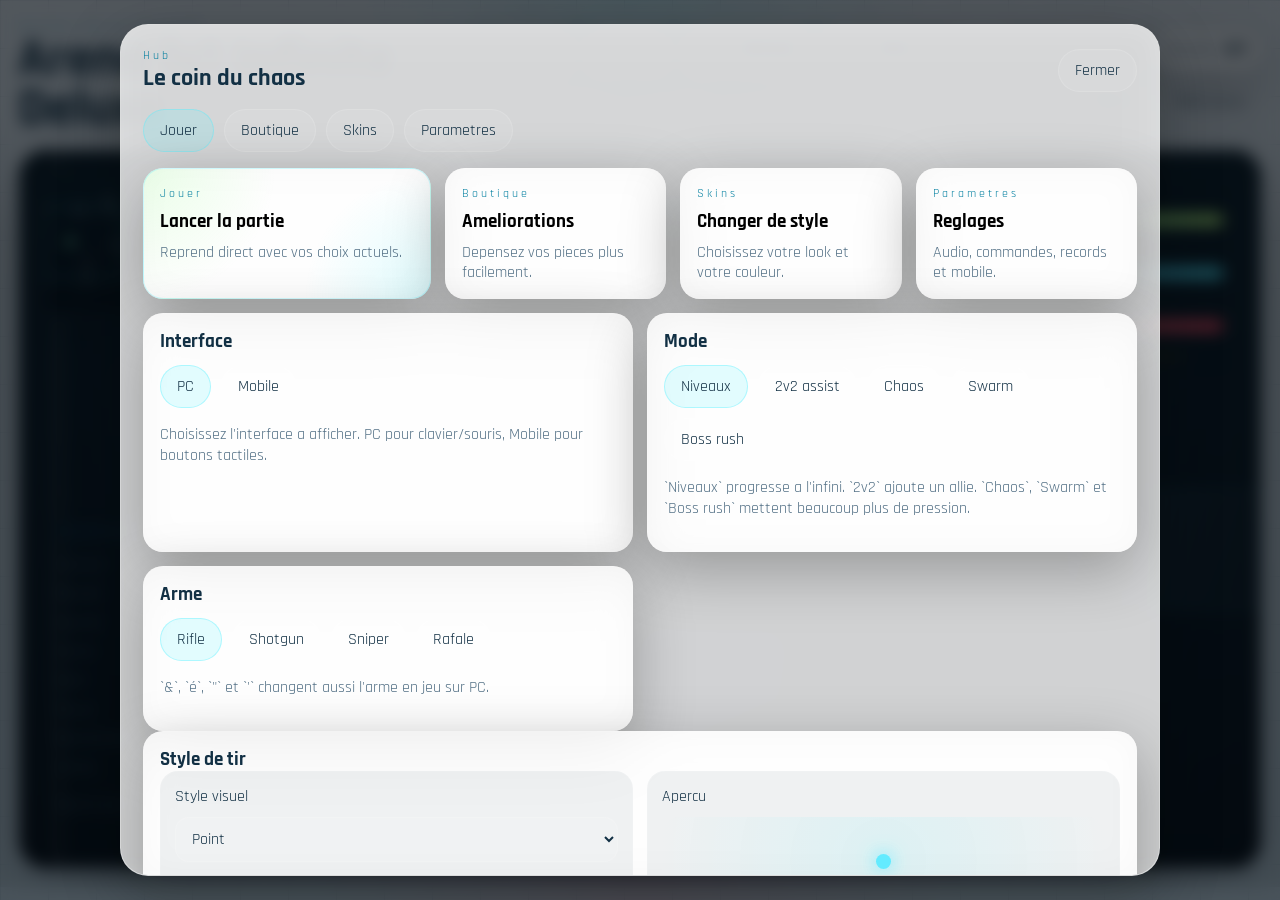
==== commit 8066351d: "Retour du double joystick mobile" ====
--- a/index.html
+++ b/index.html
@@ -68,6 +68,10 @@
         </div>
 
         <div class="mobile-right">
+          <div class="aim-pad" id="aimPad">
+            <div class="aim-reticle"></div>
+            <div class="aim-stick" id="aimStick"></div>
+          </div>
           <div class="mobile-buttons">
             <button class="mobile-button dash" id="mobileDashButton" type="button">Dash</button>
             <button class="mobile-button weapon" id="mobileWeaponButton" type="button">Arme</button>
--- a/style.css
+++ b/style.css
@@ -1452,7 +1452,7 @@
   }
 
   .aim-pad {
-    display: none;
+    display: block;
   }
 
   .mobile-controls.mobile-modern {
@@ -1597,7 +1597,7 @@
   }
 
   body.iphone-ui.mobile-ui-active .aim-pad {
-    display: none;
+    display: block;
   }
 
   body.iphone-ui.mobile-ui-active .joystick-shell {
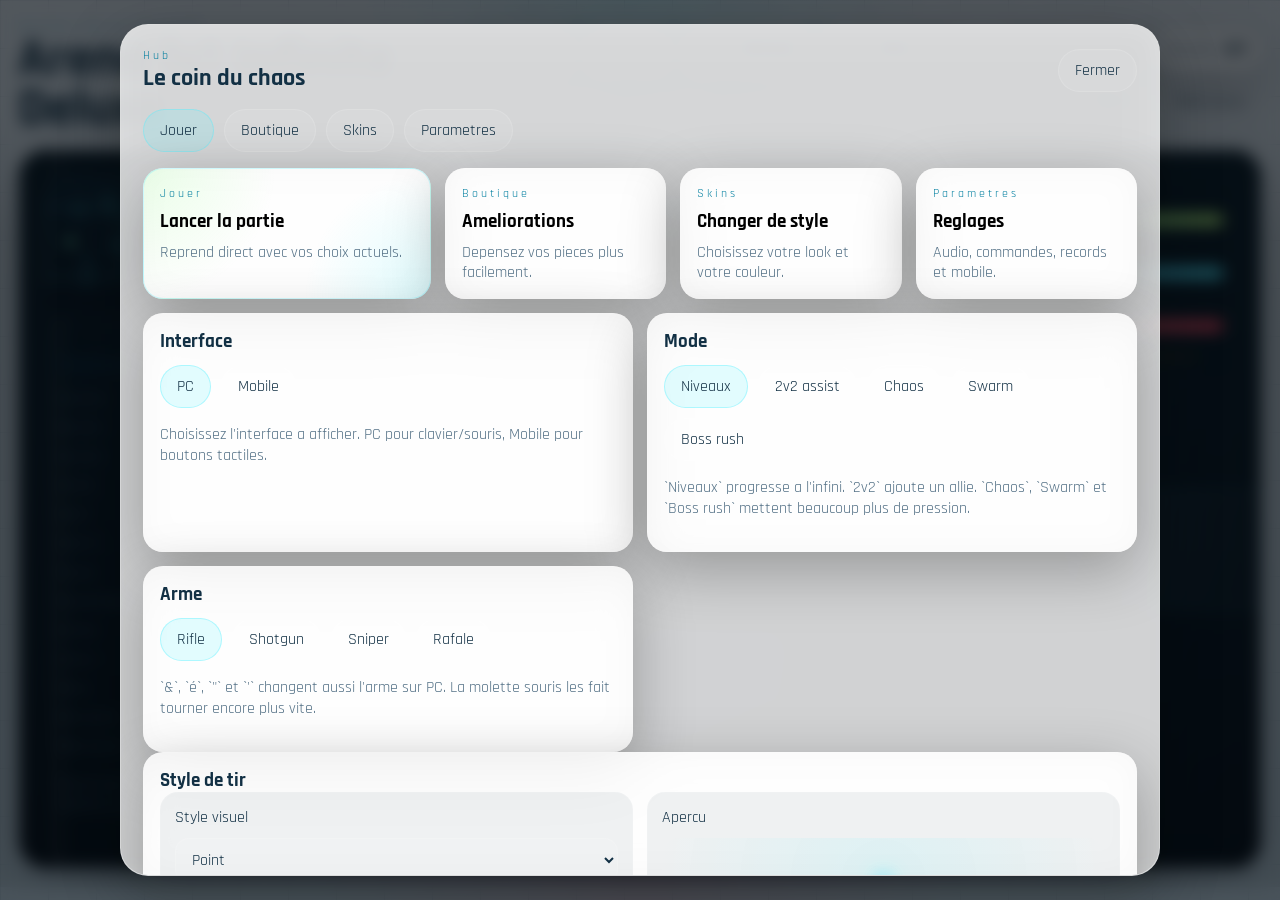
==== commit 6107946e: "Polish mobile maps audio et raccourcis" ====
--- a/index.html
+++ b/index.html
@@ -49,6 +49,14 @@
       <div class="minimap-shell" aria-hidden="true">
         <canvas id="minimap"></canvas>
       </div>
+      <div class="tutorial-banner hidden" id="tutorialBanner" aria-hidden="true">
+        <div class="tutorial-chip">Tutoriel mobile</div>
+        <strong>Deux joysticks, plus simple</strong>
+        <p>Gauche pour bouger. Droite pour viser et tirer. Dash en bas pour esquiver vite.</p>
+        <div class="tutorial-actions">
+          <button class="chip-button" id="tutorialDismissButton" type="button">Compris</button>
+        </div>
+      </div>
 
       <div class="mobile-controls mobile-modern" id="mobileControls" aria-hidden="true">
         <div class="mobile-top-strip">
@@ -72,6 +80,7 @@
             <div class="aim-reticle"></div>
             <div class="aim-stick" id="aimStick"></div>
           </div>
+          <p class="mobile-label">Viser / Tirer</p>
           <div class="mobile-buttons">
             <button class="mobile-button dash" id="mobileDashButton" type="button">Dash</button>
             <button class="mobile-button weapon" id="mobileWeaponButton" type="button">Arme</button>
@@ -87,10 +96,15 @@
         <div class="control-line"><span>Gauche</span><kbd id="moveLeftKey">Q</kbd></div>
         <div class="control-line"><span>Droite</span><kbd id="moveRightKey">D</kbd></div>
         <div class="control-line"><span>Dash</span><kbd id="dashKey">SHIFT</kbd></div>
+        <div class="control-line"><span>Dash 2</span><kbd>ESPACE</kbd></div>
         <div class="control-line"><span>Pause</span><kbd id="pauseKey">P</kbd></div>
         <div class="control-line"><span>Recommencer</span><kbd id="restartKey">R</kbd></div>
         <div class="control-line"><span>Armes</span><kbd>&amp; É " '</kbd></div>
-        <p class="hint">Souris pour viser, clic gauche pour tirer.</p>
+        <div class="control-line"><span>Arme +</span><kbd>MOLETTE</kbd></div>
+        <div class="control-line"><span>Menu</span><kbd>TAB</kbd></div>
+        <div class="control-line"><span>Mini-carte</span><kbd>M</kbd></div>
+        <div class="control-line"><span>Plein ecran</span><kbd>F</kbd></div>
+        <p class="hint">Souris pour viser, clic gauche pour tirer, molette pour tourner vite entre les armes.</p>
       </aside>
 
       <aside class="hud hud-right">
@@ -193,7 +207,7 @@
               <button class="menu-choice" type="button" data-weapon="sniper">Sniper</button>
               <button class="menu-choice" type="button" data-weapon="burst">Rafale</button>
             </div>
-            <p class="hint">`&`, `é`, `"` et `'` changent aussi l'arme en jeu sur PC.</p>
+            <p class="hint">`&`, `é`, `"` et `'` changent aussi l'arme sur PC. La molette souris les fait tourner encore plus vite.</p>
           </div>
         </div>
 
@@ -225,7 +239,7 @@
             </div>
           </div>
         </div>
-        <p class="hint home-hint">Sur PC les armes changent avec `&`, `é`, `"` et `'`. Le gros bouton `Jouer` relance directement avec vos choix actuels.</p>
+        <p class="hint home-hint">Sur PC: `F` plein ecran, `M` mini-carte, `Tab` menu rapide, `Espace` en 2e dash. Le gros bouton `Jouer` relance directement avec vos choix actuels.</p>
       </section>
 
       <section class="tab-panel" data-panel="shop">
@@ -426,7 +440,7 @@
                 <strong id="mobileButtonScaleValue">100%</strong>
               </label>
             </div>
-            <p class="hint">Joystick gauche pour bouger. Touchez et glissez sur l'arene pour viser et tirer.</p>
+            <p class="hint">Joystick gauche pour bouger. Joystick droit pour viser et tirer. Le tutoriel mobile apparait aussi la premiere fois.</p>
           </div>
         </div>
       </section>
--- a/style.css
+++ b/style.css
@@ -359,12 +359,14 @@
   cursor: none !important;
 }
 
+body.playing .hud {
+  pointer-events: none;
+}
+
 body.playing .hub-overlay,
 body.playing .hub-overlay *,
 body.playing .topbar .chip-button,
 body.playing .topbar .chip-button *,
-body.playing .hud:hover,
-body.playing .hud:hover *,
 body.playing .hub-card,
 body.playing .hub-card * {
   cursor: auto !important;
@@ -407,6 +409,54 @@
   border-radius: 16px;
 }
 
+.tutorial-banner {
+  position: absolute;
+  top: 18px;
+  left: 50%;
+  transform: translateX(-50%);
+  z-index: 7;
+  width: min(420px, calc(100% - 32px));
+  padding: 16px 18px;
+  border-radius: 22px;
+  border: 1px solid rgba(84, 240, 255, 0.22);
+  background:
+    radial-gradient(circle at top left, rgba(84, 240, 255, 0.14), transparent 42%),
+    rgba(6, 14, 20, 0.88);
+  backdrop-filter: blur(16px);
+  box-shadow: 0 14px 28px rgba(0, 0, 0, 0.22);
+  text-align: center;
+}
+
+.tutorial-banner strong {
+  display: block;
+  font-size: 1.18rem;
+  margin-bottom: 6px;
+}
+
+.tutorial-banner p {
+  margin: 0;
+  color: var(--muted);
+}
+
+.tutorial-chip {
+  display: inline-flex;
+  padding: 4px 10px;
+  border-radius: 999px;
+  margin-bottom: 10px;
+  color: var(--cyan);
+  background: rgba(84, 240, 255, 0.1);
+  border: 1px solid rgba(84, 240, 255, 0.18);
+  letter-spacing: 0.08em;
+  text-transform: uppercase;
+  font-size: 0.75rem;
+}
+
+.tutorial-actions {
+  margin-top: 12px;
+  display: flex;
+  justify-content: center;
+}
+
 .hud {
   position: absolute;
   width: min(320px, calc(100% - 24px));
@@ -966,14 +1016,60 @@
 
 .shop-grid {
   display: grid;
+  gap: 14px;
+  margin-top: 12px;
+}
+
+.shop-section {
+  display: grid;
+  gap: 10px;
+  padding: 10px;
+  border-radius: 20px;
+  background: rgba(255, 255, 255, 0.03);
+  border: 1px solid rgba(255, 255, 255, 0.06);
+}
+
+.shop-section-title {
+  display: flex;
+  align-items: center;
+  justify-content: space-between;
+  gap: 12px;
+  padding: 0 4px;
+  color: var(--muted);
+  text-transform: uppercase;
+  letter-spacing: 0.08em;
+  font-size: 0.78rem;
+}
+
+.shop-section-title span {
+  display: inline-flex;
+  align-items: center;
+  justify-content: center;
+  min-width: 30px;
+  padding: 3px 9px;
+  border-radius: 999px;
+  color: var(--text);
+  background: rgba(84, 240, 255, 0.1);
+  border: 1px solid rgba(84, 240, 255, 0.18);
+}
+
+.shop-section-grid {
+  display: grid;
   grid-template-columns: repeat(4, minmax(0, 1fr));
   gap: 12px;
-  margin-top: 12px;
+}
+
+@media (max-width: 1180px) {
+  .shop-section-grid {
+    grid-template-columns: repeat(2, minmax(0, 1fr));
+  }
 }
 
 .shop-item {
   border: 1px solid rgba(255, 255, 255, 0.1);
-  background: rgba(255, 255, 255, 0.05);
+  background:
+    radial-gradient(circle at top right, rgba(84, 240, 255, 0.08), transparent 40%),
+    rgba(255, 255, 255, 0.05);
   color: var(--text);
   border-radius: 18px;
   padding: 12px;
@@ -1018,6 +1114,18 @@
 .shop-item strong {
   display: block;
   font-size: 1.05rem;
+}
+
+.shop-item-price {
+  display: inline-flex;
+  align-items: center;
+  gap: 6px;
+  margin-top: 8px;
+  padding: 5px 10px;
+  border-radius: 999px;
+  background: rgba(255, 209, 102, 0.12);
+  color: var(--gold);
+  font-size: 0.8rem;
 }
 
 .shop-thumb {
@@ -1280,6 +1388,7 @@
   .home-grid,
   .bindings-grid,
   .shop-grid,
+  .shop-section-grid,
   .upgrade-grid {
     grid-template-columns: 1fr;
   }
@@ -1337,6 +1446,13 @@
 
   .status {
     font-size: 0.92rem;
+  }
+
+  .tutorial-banner {
+    top: 12px;
+    width: min(360px, calc(100% - 24px));
+    padding: 14px 16px;
+    border-radius: 20px;
   }
 
   .hub-overlay {
@@ -1424,6 +1540,12 @@
     backdrop-filter: blur(8px);
   }
 
+  body.mobile-ui-active .tutorial-banner {
+    top: auto;
+    bottom: 126px;
+    width: min(320px, calc(100% - 20px));
+  }
+
   body.mobile-ultra-clean-active .hud-left,
   body.mobile-ultra-clean-active .hud-right,
   body.mobile-ultra-clean-active .status,
@@ -1585,6 +1707,10 @@
     height: 100px;
   }
 
+  body.iphone-ui.mobile-ui-active .tutorial-banner {
+    bottom: max(118px, calc(env(safe-area-inset-bottom) + 104px));
+  }
+
   body.iphone-ui.mobile-ui-active .mobile-left,
   body.iphone-ui.mobile-ui-active .mobile-right {
     gap: 4px;
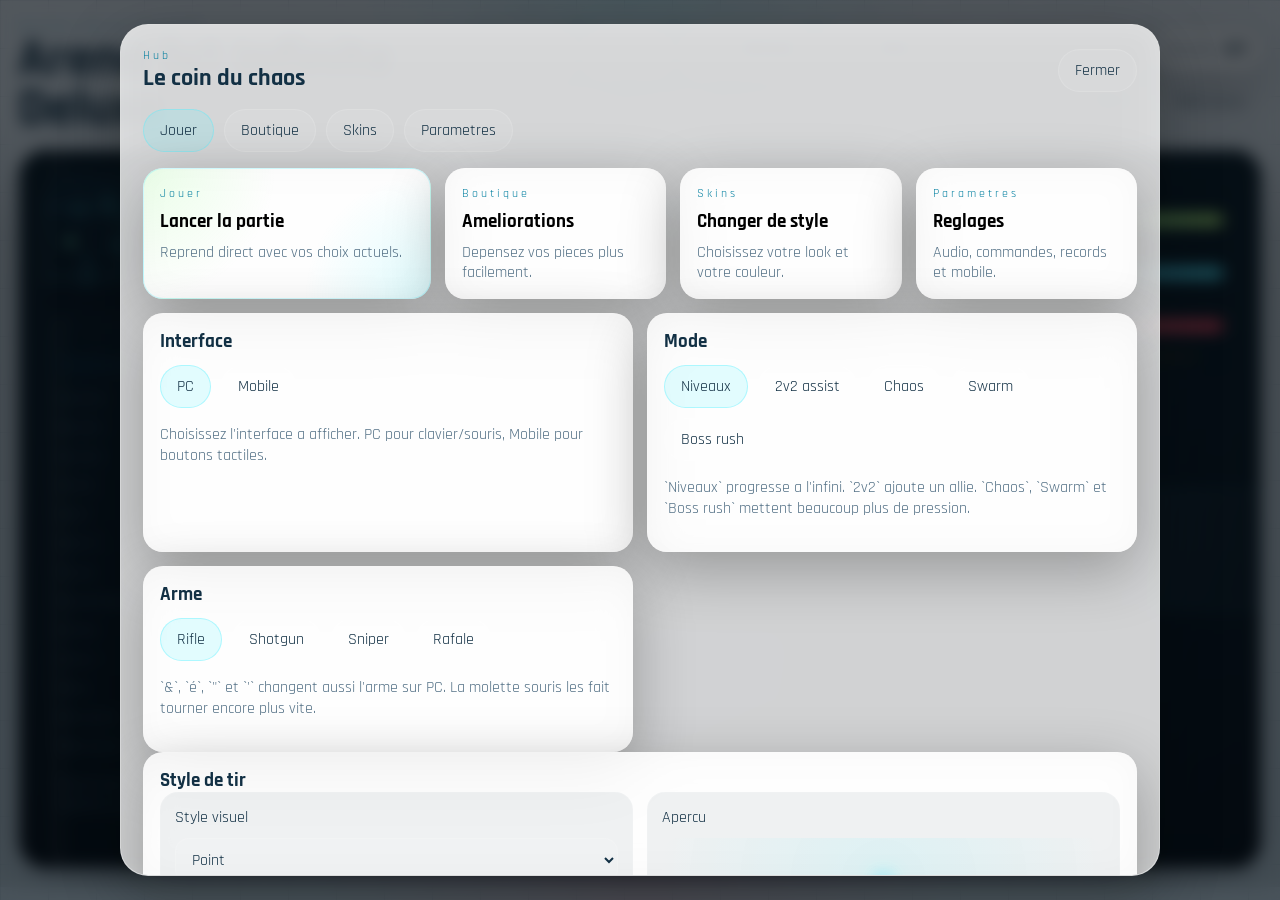
==== commit 8ff921bc: "Hitbox joueur reduite et sensibilite mobile" ====
--- a/index.html
+++ b/index.html
@@ -439,8 +439,14 @@
                 <input id="mobileButtonScale" type="range" min="80" max="150" step="5">
                 <strong id="mobileButtonScaleValue">100%</strong>
               </label>
-            </div>
-            <p class="hint">Joystick gauche pour bouger. Joystick droit pour viser et tirer. Le tutoriel mobile apparait aussi la premiere fois.</p>
+
+              <label class="setting">
+                <span>Sensibilite visee</span>
+                <input id="mobileAimSensitivity" type="range" min="60" max="160" step="5">
+                <strong id="mobileAimSensitivityValue">100%</strong>
+              </label>
+            </div>
+            <p class="hint">Joystick gauche pour bouger. Joystick droit pour viser et tirer. Reglez aussi la sensibilite si la visee bouge trop vite ou pas assez.</p>
           </div>
         </div>
       </section>
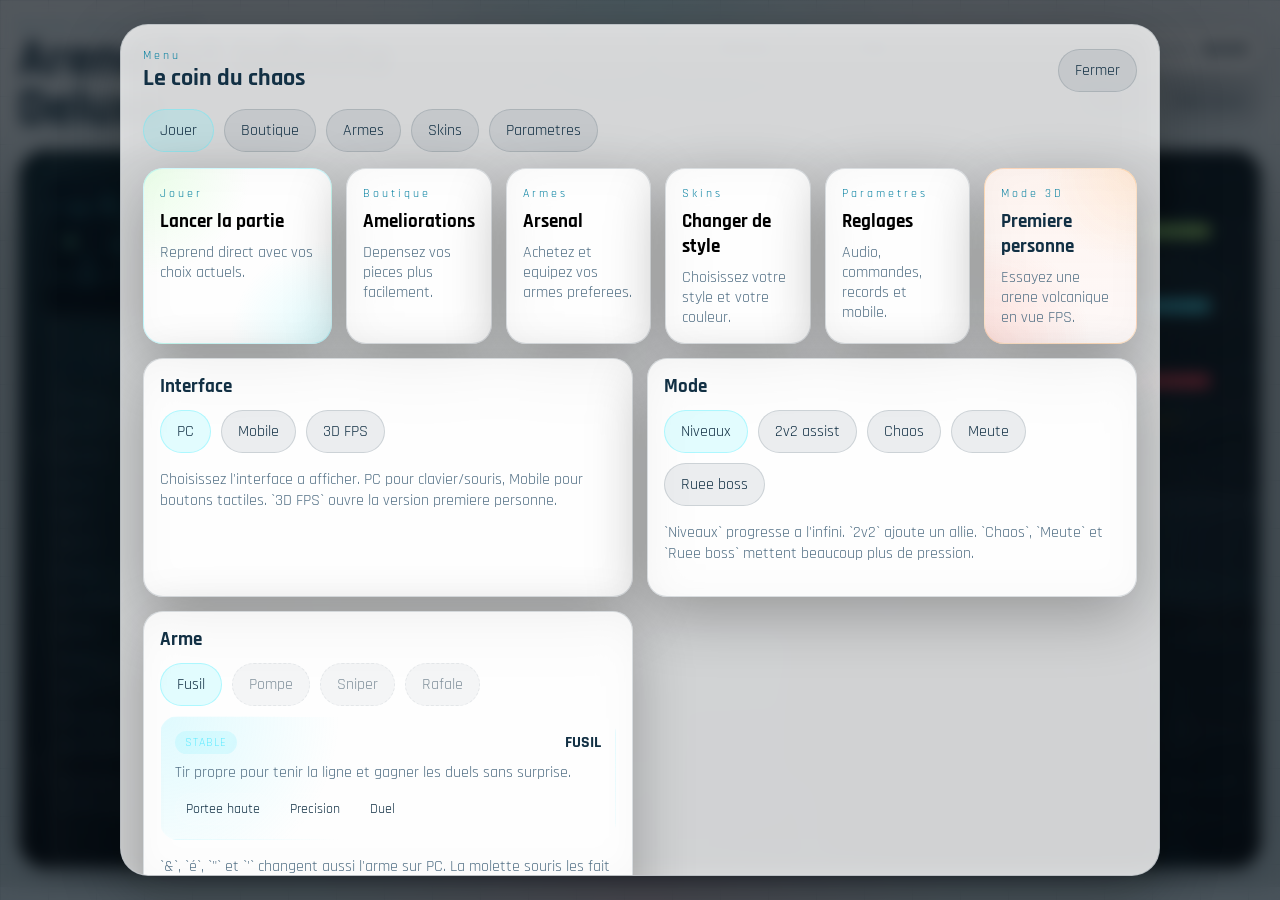
==== commit 015f2c25: "Ajout boutique armes et correction du mode 3D" ====
--- a/index.html
+++ b/index.html
@@ -34,7 +34,7 @@
         <div class="pill"><span>Niveau</span><strong id="levelLabel">1</strong></div>
         <div class="pill"><span>Record</span><strong id="bestLevel">1</strong></div>
         <div class="pill"><span>Mode</span><strong id="modeLabel">NIVEAUX</strong></div>
-        <div class="pill"><span>Arme</span><strong id="weaponLabel">RIFLE</strong></div>
+        <div class="pill"><span>Arme</span><strong id="weaponLabel">FUSIL</strong></div>
         <div class="pill"><span>Pieces</span><strong id="coinsLabel">0</strong></div>
         <div class="pill"><span>Puissance</span><strong id="powerLabel">1</strong></div>
         <div class="pill"><span>Bouclier</span><strong id="shieldLabel">0.0s</strong></div>
@@ -58,11 +58,17 @@
         </div>
       </div>
 
+      <div class="combat-banner hidden" id="combatBanner" aria-hidden="true">
+        <span class="combat-banner-tag" id="combatBannerTag">Arene</span>
+        <strong id="combatBannerTitle">Pret</strong>
+        <small id="combatBannerText">Faites chauffer l'arene.</small>
+      </div>
+
       <div class="mobile-controls mobile-modern" id="mobileControls" aria-hidden="true">
         <div class="mobile-top-strip">
           <div class="mobile-badge"><span>Niv</span><strong id="mobileLevelLabel">1</strong></div>
           <div class="mobile-badge"><span>Mode</span><strong id="mobileModeLabel">NIVEAUX</strong></div>
-          <div class="mobile-badge"><span>Arme</span><strong id="mobileWeaponLabel">RIFLE</strong></div>
+          <div class="mobile-badge"><span>Arme</span><strong id="mobileWeaponLabel">FUSIL</strong></div>
           <div class="mobile-badge"><span>Pieces</span><strong id="mobileCoinsLabel">0</strong></div>
           <button class="mobile-float-button" id="mobileFullscreenButton" type="button">Plein ecran</button>
         </div>
@@ -80,7 +86,7 @@
             <div class="aim-reticle"></div>
             <div class="aim-stick" id="aimStick"></div>
           </div>
-          <p class="mobile-label">Viser / Tirer</p>
+          <p class="mobile-label">Viser / tirer</p>
           <div class="mobile-buttons">
             <button class="mobile-button dash" id="mobileDashButton" type="button">Dash</button>
             <button class="mobile-button weapon" id="mobileWeaponButton" type="button">Arme</button>
@@ -117,15 +123,15 @@
           <div class="bar"><div id="playerEnergy" class="fill energy"></div></div>
         </div>
         <div class="stat">
-          <span>Enemy 1</span>
+          <span id="enemyLabel">Ennemi 1</span>
           <div class="bar"><div id="enemyHp" class="fill enemy"></div></div>
         </div>
         <div class="stat hidden" id="allyStat">
-          <span>Allie</span>
+          <span id="allyLabel">Allie</span>
           <div class="bar"><div id="allyHp" class="fill ally"></div></div>
         </div>
         <div class="stat hidden" id="enemyTwoStat">
-          <span>Enemy 2</span>
+          <span id="enemyTwoLabel">Ennemi 2</span>
           <div class="bar"><div id="enemyTwoHp" class="fill enemy2"></div></div>
         </div>
         <p class="status" id="statusText">Appuyez sur Jouer pour lancer la partie.</p>
@@ -138,7 +144,7 @@
     <div class="hub-card">
       <div class="hub-head">
         <div>
-          <p class="eyebrow">Hub</p>
+          <p class="eyebrow">Menu</p>
           <h2>Le coin du chaos</h2>
         </div>
         <div class="hub-actions">
@@ -149,6 +155,7 @@
       <nav class="hub-tabs">
         <button class="tab-button active" type="button" data-tab="play">Jouer</button>
         <button class="tab-button" type="button" data-tab="shop">Boutique</button>
+        <button class="tab-button" type="button" data-tab="weapons">Armes</button>
         <button class="tab-button" type="button" data-tab="skins">Skins</button>
         <button class="tab-button" type="button" data-tab="settings">Parametres</button>
       </nav>
@@ -165,16 +172,26 @@
             <strong>Ameliorations</strong>
             <small>Depensez vos pieces plus facilement.</small>
           </button>
+          <button class="menu-card home-tile" type="button" data-open-tab="weapons">
+            <span class="eyebrow">Armes</span>
+            <strong>Arsenal</strong>
+            <small>Achetez et equipez vos armes preferees.</small>
+          </button>
           <button class="menu-card home-tile" type="button" data-open-tab="skins">
             <span class="eyebrow">Skins</span>
             <strong>Changer de style</strong>
-            <small>Choisissez votre look et votre couleur.</small>
+            <small>Choisissez votre style et votre couleur.</small>
           </button>
           <button class="menu-card home-tile" type="button" data-open-tab="settings">
             <span class="eyebrow">Parametres</span>
             <strong>Reglages</strong>
             <small>Audio, commandes, records et mobile.</small>
           </button>
+          <a class="menu-card home-tile home-link home-3d" href="fps3d.html" target="_blank" rel="noreferrer">
+            <span class="eyebrow">Mode 3D</span>
+            <strong>Premiere personne</strong>
+            <small>Essayez une arene volcanique en vue FPS.</small>
+          </a>
         </div>
 
         <div class="grid-two">
@@ -183,8 +200,9 @@
             <div class="choice-row">
               <button class="menu-choice active" type="button" data-interface="pc">PC</button>
               <button class="menu-choice" type="button" data-interface="mobile">Mobile</button>
-            </div>
-            <p class="hint">Choisissez l'interface a afficher. PC pour clavier/souris, Mobile pour boutons tactiles.</p>
+              <button class="menu-choice" type="button" data-interface="fps3d">3D FPS</button>
+            </div>
+            <p class="hint">Choisissez l'interface a afficher. PC pour clavier/souris, Mobile pour boutons tactiles. `3D FPS` ouvre la version premiere personne.</p>
           </div>
 
           <div class="menu-card">
@@ -193,19 +211,31 @@
               <button class="menu-choice active" type="button" data-mode="levels">Niveaux</button>
               <button class="menu-choice" type="button" data-mode="duo">2v2 assist</button>
               <button class="menu-choice" type="button" data-mode="chaos">Chaos</button>
-              <button class="menu-choice" type="button" data-mode="swarm">Swarm</button>
-              <button class="menu-choice" type="button" data-mode="bossrush">Boss rush</button>
-            </div>
-            <p class="hint">`Niveaux` progresse a l'infini. `2v2` ajoute un allie. `Chaos`, `Swarm` et `Boss rush` mettent beaucoup plus de pression.</p>
+              <button class="menu-choice" type="button" data-mode="swarm">Meute</button>
+              <button class="menu-choice" type="button" data-mode="bossrush">Ruee boss</button>
+            </div>
+            <p class="hint">`Niveaux` progresse a l'infini. `2v2` ajoute un allie. `Chaos`, `Meute` et `Ruee boss` mettent beaucoup plus de pression.</p>
           </div>
 
           <div class="menu-card">
             <h3>Arme</h3>
             <div class="choice-row" id="weaponChoices">
-              <button class="menu-choice active" type="button" data-weapon="rifle">Rifle</button>
-              <button class="menu-choice" type="button" data-weapon="shotgun">Shotgun</button>
+              <button class="menu-choice active" type="button" data-weapon="rifle">Fusil</button>
+              <button class="menu-choice" type="button" data-weapon="shotgun">Pompe</button>
               <button class="menu-choice" type="button" data-weapon="sniper">Sniper</button>
               <button class="menu-choice" type="button" data-weapon="burst">Rafale</button>
+            </div>
+            <div class="weapon-panel" id="weaponPanel">
+              <div class="weapon-panel-head">
+                <span class="weapon-panel-tag" id="weaponPerkTag">Stable</span>
+                <strong id="weaponPerkTitle">FUSIL</strong>
+              </div>
+              <p id="weaponPerkDesc">Laser propre pour tenir la pression et garder un bon rythme.</p>
+              <div class="weapon-mini-stats">
+                <span id="weaponStatOne">Portee haute</span>
+                <span id="weaponStatTwo">Precision</span>
+                <span id="weaponStatThree">Duel</span>
+              </div>
             </div>
             <p class="hint">`&`, `é`, `"` et `'` changent aussi l'arme sur PC. La molette souris les fait tourner encore plus vite.</p>
           </div>
@@ -290,6 +320,29 @@
         </div>
       </section>
 
+      <section class="tab-panel" data-panel="weapons">
+        <div class="shop-summary">
+          <div class="setting stat-tile">
+            <span>Pieces dispo</span>
+            <strong id="weaponShopCoinsTotal">0</strong>
+          </div>
+          <div class="setting stat-tile">
+            <span>Arme equipee</span>
+            <strong id="weaponShopEquipped">FUSIL</strong>
+          </div>
+          <div class="setting stat-tile">
+            <span>Armes possedees</span>
+            <strong id="weaponShopOwnedCount">1</strong>
+          </div>
+        </div>
+
+        <div class="menu-card shop-card">
+          <h3>Arsenal</h3>
+          <p class="hint" id="weaponShopHint">Achetez vos armes ici puis equipez-les quand vous voulez.</p>
+          <div id="weaponShopGrid" class="shop-grid weapon-shop-grid"></div>
+        </div>
+      </section>
+
       <section class="tab-panel" data-panel="skins">
         <div class="grid-two">
           <label class="setting">
@@ -304,8 +357,12 @@
               <div id="skinPreview" class="skin-preview-core"></div>
             </div>
             <div class="skin-spotlight">
-              <strong id="skinSpotlightName">Core</strong>
+              <strong id="skinSpotlightName">Tank</strong>
               <span id="skinSpotlightTag">Classique nerveux</span>
+            </div>
+            <div class="weapon-mini-shell">
+              <span>Petit arsenal</span>
+              <div id="skinWeaponMiniGrid" class="weapon-mini-grid"></div>
             </div>
           </div>
         </div>
@@ -357,10 +414,10 @@
             </div>
             <div class="record-lines">
               <p><span>Skin equipe:</span> <strong id="recordCurrentSkin">Tank</strong></p>
-              <p><span>Arme favorite du moment:</span> <strong id="recordCurrentWeapon">RIFLE</strong></p>
+              <p><span>Arme favorite du moment:</span> <strong id="recordCurrentWeapon">FUSIL</strong></p>
               <p><span>Mode choisi:</span> <strong id="recordCurrentMode">NIVEAUX</strong></p>
               <p><span>Ambiance:</span> <strong id="recordMood">Arena nerveuse deluxe</strong></p>
-              <p><span>Arme la plus jouee:</span> <strong id="recordFavoriteWeapon">RIFLE</strong></p>
+              <p><span>Arme la plus jouee:</span> <strong id="recordFavoriteWeapon">FUSIL</strong></p>
             </div>
           </div>
 
@@ -374,7 +431,7 @@
               </label>
 
               <label class="setting">
-                <span>Volume dash</span>
+                <span>Volume du dash</span>
                 <input id="dashVolume" type="range" min="0" max="100" step="1">
                 <strong id="dashVolumeValue">100%</strong>
               </label>
@@ -400,7 +457,7 @@
               </label>
 
               <label class="setting">
-                <span>Delai restart</span>
+                <span>Delai recommencer</span>
                 <input id="restartDelay" type="range" min="1" max="5" step="1">
                 <strong id="restartDelayValue">2 s</strong>
               </label>
@@ -416,7 +473,7 @@
             <button class="bind-button" type="button" data-action="right">Droite: <strong id="bindRight">D</strong></button>
             <button class="bind-button" type="button" data-action="dash">Dash: <strong id="bindDash">SHIFT</strong></button>
             <button class="bind-button" type="button" data-action="pause">Pause: <strong id="bindPause">P</strong></button>
-            <button class="bind-button" type="button" data-action="restart">Restart: <strong id="bindRestart">R</strong></button>
+            <button class="bind-button" type="button" data-action="restart">Recommencer: <strong id="bindRestart">R</strong></button>
           </div>
           <p class="hint" id="bindingHint">Cliquez sur une touche puis appuyez sur la nouvelle touche.</p>
           </div>
@@ -446,13 +503,15 @@
                 <strong id="mobileAimSensitivityValue">100%</strong>
               </label>
             </div>
-            <p class="hint">Joystick gauche pour bouger. Joystick droit pour viser et tirer. Reglez aussi la sensibilite si la visee bouge trop vite ou pas assez.</p>
+            <p class="hint">Joystick gauche pour bouger. Joystick droit pour viser et tirer. Reglez la sensibilite si la visee bouge trop vite ou pas assez.</p>
           </div>
         </div>
       </section>
     </div>
   </section>
 
+  <script src="game-data.js"></script>
+  <script src="game-storage.js"></script>
   <script src="game.js"></script>
 </body>
 </html>
--- a/style.css
+++ b/style.css
@@ -4,6 +4,10 @@
   --panel: rgba(8, 17, 24, 0.86);
   --card: rgba(255, 255, 255, 0.05);
   --line: rgba(255, 255, 255, 0.08);
+  --panel-border: rgba(255, 255, 255, 0.08);
+  --control-border: rgba(255, 255, 255, 0.12);
+  --control-bg: rgba(255, 255, 255, 0.08);
+  --control-bg-soft: rgba(255, 255, 255, 0.06);
   --text: #e9f5ff;
   --muted: #92b0bf;
   --cyan: #54f0ff;
@@ -51,6 +55,10 @@
     --panel: rgba(255, 255, 255, 0.82);
     --card: rgba(9, 39, 61, 0.06);
     --line: rgba(14, 44, 67, 0.08);
+    --panel-border: rgba(18, 48, 68, 0.14);
+    --control-border: rgba(18, 48, 68, 0.14);
+    --control-bg: rgba(18, 48, 68, 0.08);
+    --control-bg-soft: rgba(18, 48, 68, 0.08);
     --text: #123044;
     --muted: #547186;
     --cyan: #007e9f;
@@ -68,14 +76,14 @@
   .menu-choice,
   .bind-button,
   .tab-button {
-    background: rgba(18, 48, 68, 0.08);
-    border-color: rgba(18, 48, 68, 0.14);
+    background: var(--control-bg);
+    border-color: var(--control-border);
     color: var(--text);
   }
 
   kbd,
   .mobile-button.menu {
-    background: rgba(18, 48, 68, 0.08);
+    background: var(--control-bg);
     color: var(--text);
   }
 
@@ -271,10 +279,12 @@
 .hud,
 .hub-card,
 .menu-card {
-  border: 1px solid rgba(255, 255, 255, 0.08);
+  border: 1px solid var(--panel-border);
   background: var(--panel);
   backdrop-filter: blur(16px);
-  box-shadow: 0 18px 60px rgba(0, 0, 0, 0.28);
+  box-shadow:
+    0 18px 60px rgba(0, 0, 0, 0.28),
+    0 0 0 1px rgba(255, 255, 255, 0.02) inset;
 }
 
 .pill {
@@ -283,6 +293,9 @@
   align-items: baseline;
   padding: 10px 14px;
   border-radius: 999px;
+  background:
+    linear-gradient(180deg, rgba(255, 255, 255, 0.06), rgba(255, 255, 255, 0.03)),
+    var(--panel);
 }
 
 .pill span {
@@ -295,6 +308,8 @@
 .tab-button,
 .home-tile,
 .hero-button,
+.mobile-button,
+.mobile-float-button,
 select,
 input[type="range"] {
   font: inherit;
@@ -304,8 +319,8 @@
 .menu-choice,
 .bind-button,
 .tab-button {
-  border: 1px solid rgba(255, 255, 255, 0.12);
-  background: rgba(255, 255, 255, 0.08);
+  border: 1px solid var(--control-border);
+  background: var(--control-bg);
   color: var(--text);
   border-radius: 999px;
   padding: 10px 16px;
@@ -331,7 +346,10 @@
   border-radius: 28px;
   overflow: hidden;
   border: 1px solid rgba(255, 255, 255, 0.08);
-  box-shadow: 0 30px 80px rgba(0, 0, 0, 0.35);
+  box-shadow:
+    0 30px 80px rgba(0, 0, 0, 0.35),
+    0 0 0 1px rgba(255, 255, 255, 0.04) inset,
+    0 0 120px rgba(84, 240, 255, 0.08);
   margin: 0 auto;
 }
 
@@ -344,6 +362,7 @@
   background:
     radial-gradient(circle at center, rgba(66, 118, 150, 0.18), transparent 48%),
     linear-gradient(180deg, #0e202b 0%, #09151d 100%);
+  image-rendering: auto;
 }
 
 body.playing,
@@ -395,9 +414,13 @@
   padding: 8px;
   border-radius: 22px;
   border: 1px solid rgba(255, 255, 255, 0.08);
-  background: rgba(5, 13, 19, 0.28);
+  background:
+    radial-gradient(circle at top left, rgba(84, 240, 255, 0.12), transparent 38%),
+    rgba(5, 13, 19, 0.3);
   backdrop-filter: blur(10px);
-  box-shadow: 0 10px 24px rgba(0, 0, 0, 0.12);
+  box-shadow:
+    0 10px 24px rgba(0, 0, 0, 0.12),
+    0 0 40px rgba(84, 240, 255, 0.08);
   pointer-events: none;
   z-index: 5;
 }
@@ -457,6 +480,87 @@
   justify-content: center;
 }
 
+.combat-banner {
+  position: absolute;
+  top: 18px;
+  left: 50%;
+  transform: translateX(-50%);
+  z-index: 8;
+  min-width: min(360px, calc(100% - 36px));
+  max-width: min(520px, calc(100% - 36px));
+  padding: 14px 18px;
+  border-radius: 22px;
+  border: 1px solid rgba(255, 255, 255, 0.12);
+  background:
+    radial-gradient(circle at top left, rgba(84, 240, 255, 0.16), transparent 40%),
+    rgba(6, 14, 20, 0.88);
+  backdrop-filter: blur(18px);
+  box-shadow: 0 16px 42px rgba(0, 0, 0, 0.26);
+  text-align: center;
+  pointer-events: none;
+}
+
+.combat-banner-tag {
+  display: inline-flex;
+  padding: 4px 10px;
+  border-radius: 999px;
+  margin-bottom: 8px;
+  font-size: 0.72rem;
+  text-transform: uppercase;
+  letter-spacing: 0.12em;
+  color: var(--cyan);
+  background: rgba(84, 240, 255, 0.1);
+  border: 1px solid rgba(84, 240, 255, 0.16);
+}
+
+.combat-banner strong {
+  display: block;
+  font-size: 1.24rem;
+}
+
+.combat-banner small {
+  display: block;
+  margin-top: 4px;
+  color: var(--muted);
+  font-size: 0.96rem;
+}
+
+.combat-banner.tone-gold {
+  background:
+    radial-gradient(circle at top left, rgba(255, 209, 102, 0.18), transparent 42%),
+    rgba(17, 13, 8, 0.9);
+}
+
+.combat-banner.tone-gold .combat-banner-tag {
+  color: var(--gold);
+  background: rgba(255, 209, 102, 0.12);
+  border-color: rgba(255, 209, 102, 0.2);
+}
+
+.combat-banner.tone-hot {
+  background:
+    radial-gradient(circle at top left, rgba(255, 120, 110, 0.18), transparent 42%),
+    rgba(22, 10, 11, 0.9);
+}
+
+.combat-banner.tone-hot .combat-banner-tag {
+  color: #ff9b87;
+  background: rgba(255, 120, 110, 0.12);
+  border-color: rgba(255, 120, 110, 0.2);
+}
+
+.combat-banner.tone-lime {
+  background:
+    radial-gradient(circle at top left, rgba(145, 255, 135, 0.18), transparent 42%),
+    rgba(10, 18, 11, 0.9);
+}
+
+.combat-banner.tone-lime .combat-banner-tag {
+  color: var(--lime);
+  background: rgba(145, 255, 135, 0.1);
+  border-color: rgba(145, 255, 135, 0.18);
+}
+
 .hud {
   position: absolute;
   width: min(320px, calc(100% - 24px));
@@ -514,7 +618,7 @@
 
 .mobile-badge,
 .mobile-float-button {
-  border: 1px solid rgba(255, 255, 255, 0.1);
+  border: 1px solid var(--control-border);
   background: rgba(6, 14, 20, 0.82);
   backdrop-filter: blur(12px);
   color: var(--text);
@@ -567,7 +671,7 @@
   height: 148px;
   border-radius: 30px;
   background: rgba(4, 12, 18, 0.62);
-  border: 1px solid rgba(255, 255, 255, 0.12);
+  border: 1px solid var(--control-border);
   backdrop-filter: blur(14px);
   box-shadow: 0 16px 34px rgba(0, 0, 0, 0.28);
   touch-action: none;
@@ -718,18 +822,25 @@
 
 .stat {
   margin-bottom: 14px;
+  padding: 10px 12px;
+  border-radius: 16px;
+  background: color-mix(in srgb, var(--card) 76%, transparent);
+  border: 1px solid color-mix(in srgb, var(--panel-border) 60%, transparent);
 }
 
 .stat span {
   display: inline-block;
   margin-bottom: 6px;
+  letter-spacing: 0.04em;
 }
 
 .bar {
   height: 12px;
   border-radius: 999px;
-  background: rgba(255, 255, 255, 0.012);
+  background:
+    linear-gradient(180deg, rgba(255, 255, 255, 0.04), rgba(255, 255, 255, 0.012));
   overflow: hidden;
+  box-shadow: inset 0 1px 2px rgba(255, 255, 255, 0.05);
 }
 
 .fill {
@@ -737,6 +848,7 @@
   width: 100%;
   border-radius: inherit;
   transition: width 120ms linear;
+  box-shadow: 0 0 18px rgba(255, 255, 255, 0.08);
 }
 
 .fill.player { background: linear-gradient(90deg, #69f0ae, #c3ff7f); }
@@ -748,8 +860,9 @@
 .status {
   color: var(--gold);
   margin: 0;
-  text-shadow: 0 1px 4px rgba(0, 0, 0, 0.08);
-  opacity: 0.68;
+  text-shadow: 0 1px 10px rgba(0, 0, 0, 0.16);
+  opacity: 0.8;
+  line-height: 1.15;
 }
 
 .hidden {
@@ -797,6 +910,11 @@
   border-color: rgba(84, 240, 255, 0.38);
 }
 
+.menu-choice.locked-choice {
+  opacity: 0.52;
+  border-style: dashed;
+}
+
 .tab-panel {
   display: none;
 }
@@ -819,7 +937,7 @@
 
 .home-grid {
   display: grid;
-  grid-template-columns: 1.3fr 1fr 1fr 1fr;
+  grid-template-columns: 1.3fr 1fr 1fr 1fr 1fr 1.05fr;
   gap: 14px;
   margin-bottom: 14px;
 }
@@ -835,6 +953,11 @@
   cursor: pointer;
 }
 
+.home-link {
+  text-decoration: none;
+  color: inherit;
+}
+
 .home-tile strong {
   font-size: 1.2rem;
 }
@@ -852,6 +975,15 @@
   border-color: rgba(84, 240, 255, 0.26);
 }
 
+.home-3d {
+  background:
+    radial-gradient(circle at top right, rgba(255, 173, 84, 0.16), transparent 42%),
+    radial-gradient(circle at bottom left, rgba(255, 87, 64, 0.14), transparent 46%),
+    linear-gradient(180deg, rgba(255, 126, 72, 0.08), rgba(255, 87, 64, 0.03)),
+    var(--panel);
+  border-color: rgba(255, 173, 84, 0.28);
+}
+
 .home-hint {
   margin: 12px 4px 0;
 }
@@ -874,6 +1006,56 @@
   flex-wrap: wrap;
   gap: 10px;
   margin: 12px 0 8px;
+}
+
+.weapon-panel {
+  --weapon-accent: var(--cyan);
+  margin: 10px 0 8px;
+  padding: 14px;
+  border-radius: 18px;
+  border: 1px solid rgba(255, 255, 255, 0.08);
+  background:
+    radial-gradient(circle at top left, color-mix(in srgb, var(--weapon-accent) 20%, transparent), transparent 38%),
+    rgba(255, 255, 255, 0.04);
+}
+
+.weapon-panel-head {
+  display: flex;
+  align-items: center;
+  justify-content: space-between;
+  gap: 10px;
+  margin-bottom: 8px;
+}
+
+.weapon-panel-tag {
+  display: inline-flex;
+  align-items: center;
+  padding: 4px 10px;
+  border-radius: 999px;
+  background: color-mix(in srgb, var(--weapon-accent) 16%, transparent);
+  color: var(--weapon-accent);
+  letter-spacing: 0.08em;
+  text-transform: uppercase;
+  font-size: 0.72rem;
+}
+
+.weapon-panel p {
+  margin: 0 0 10px;
+  color: var(--muted);
+}
+
+.weapon-mini-stats {
+  display: flex;
+  flex-wrap: wrap;
+  gap: 8px;
+}
+
+.weapon-mini-stats span {
+  padding: 6px 10px;
+  border-radius: 999px;
+  background: rgba(255, 255, 255, 0.06);
+  border: 1px solid rgba(255, 255, 255, 0.08);
+  font-size: 0.86rem;
 }
 
 .settings-grid {
@@ -893,7 +1075,7 @@
   padding: 14px;
   border-radius: 18px;
   background: var(--card);
-  border: 1px solid rgba(255, 255, 255, 0.08);
+  border: 1px solid var(--panel-border);
 }
 
 .setting.toggle {
@@ -910,15 +1092,15 @@
   height: 44px;
   padding: 4px;
   border-radius: 14px;
-  border: 1px solid rgba(255, 255, 255, 0.12);
-  background: rgba(255, 255, 255, 0.06);
+  border: 1px solid var(--control-border);
+  background: var(--control-bg-soft);
 }
 
 select {
   border-radius: 14px;
-  border: 1px solid rgba(255, 255, 255, 0.12);
+  border: 1px solid var(--control-border);
   padding: 10px 12px;
-  background: rgba(255, 255, 255, 0.08);
+  background: var(--control-bg);
   color: var(--text);
 }
 
@@ -1018,6 +1200,10 @@
   display: grid;
   gap: 14px;
   margin-top: 12px;
+}
+
+.weapon-shop-grid .shop-section-grid {
+  grid-template-columns: repeat(2, minmax(0, 1fr));
 }
 
 .shop-section {
@@ -1066,7 +1252,7 @@
 }
 
 .shop-item {
-  border: 1px solid rgba(255, 255, 255, 0.1);
+  border: 1px solid var(--control-border);
   background:
     radial-gradient(circle at top right, rgba(84, 240, 255, 0.08), transparent 40%),
     rgba(255, 255, 255, 0.05);
@@ -1126,6 +1312,122 @@
   background: rgba(255, 209, 102, 0.12);
   color: var(--gold);
   font-size: 0.8rem;
+}
+
+.weapon-item {
+  display: grid;
+  grid-template-columns: auto 1fr;
+  gap: 10px;
+  align-items: start;
+}
+
+.weapon-item strong,
+.weapon-item .shop-meta,
+.weapon-item .shop-item-price {
+  grid-column: 2;
+}
+
+.weapon-thumb {
+  width: 52px;
+  height: 52px;
+  border-radius: 16px;
+  border: 1px solid rgba(255, 255, 255, 0.12);
+  background:
+    radial-gradient(circle at 30% 25%, rgba(255, 255, 255, 0.16), transparent 32%),
+    rgba(255, 255, 255, 0.05);
+  display: inline-flex;
+  align-items: center;
+  justify-content: center;
+  box-shadow: inset 0 0 18px rgba(255, 255, 255, 0.05), 0 10px 22px rgba(0, 0, 0, 0.18);
+}
+
+.weapon-thumb span {
+  font-size: 1.05rem;
+  font-weight: 800;
+  letter-spacing: 0.06em;
+}
+
+.weapon-thumb-rifle {
+  background:
+    radial-gradient(circle at 30% 25%, rgba(255, 255, 255, 0.16), transparent 32%),
+    linear-gradient(145deg, rgba(84, 240, 255, 0.28), rgba(39, 122, 255, 0.16));
+  color: #aef9ff;
+}
+
+.weapon-thumb-shotgun {
+  background:
+    radial-gradient(circle at 30% 25%, rgba(255, 255, 255, 0.16), transparent 32%),
+    linear-gradient(145deg, rgba(255, 209, 102, 0.28), rgba(255, 122, 61, 0.18));
+  color: #ffe6a0;
+}
+
+.weapon-thumb-sniper {
+  background:
+    radial-gradient(circle at 30% 25%, rgba(255, 255, 255, 0.16), transparent 32%),
+    linear-gradient(145deg, rgba(255, 111, 204, 0.28), rgba(174, 82, 255, 0.18));
+  color: #ffd0f2;
+}
+
+.weapon-thumb-burst {
+  background:
+    radial-gradient(circle at 30% 25%, rgba(255, 255, 255, 0.16), transparent 32%),
+    linear-gradient(145deg, rgba(255, 147, 84, 0.28), rgba(255, 84, 84, 0.18));
+  color: #ffd8bf;
+}
+
+.weapon-mini-shell {
+  margin-top: 14px;
+  display: grid;
+  gap: 10px;
+}
+
+.weapon-mini-grid {
+  display: grid;
+  grid-template-columns: repeat(2, minmax(0, 1fr));
+  gap: 10px;
+}
+
+.weapon-mini-card {
+  display: flex;
+  align-items: center;
+  gap: 10px;
+  min-height: 72px;
+  padding: 12px;
+  border-radius: 18px;
+  border: 1px solid rgba(255, 255, 255, 0.08);
+  background:
+    radial-gradient(circle at top right, rgba(84, 240, 255, 0.1), transparent 38%),
+    rgba(255, 255, 255, 0.04);
+  color: var(--text);
+  cursor: pointer;
+}
+
+.weapon-mini-card > span {
+  display: block;
+}
+
+.weapon-mini-card strong {
+  display: block;
+  font-size: 0.95rem;
+}
+
+.weapon-mini-card small {
+  display: block;
+  margin-top: 4px;
+  color: var(--muted);
+  font-size: 0.78rem;
+}
+
+.weapon-mini-card.selected {
+  border-color: rgba(84, 240, 255, 0.52);
+  background:
+    radial-gradient(circle at top right, rgba(84, 240, 255, 0.16), transparent 38%),
+    rgba(84, 240, 255, 0.08);
+  box-shadow: 0 0 20px rgba(84, 240, 255, 0.14);
+}
+
+.weapon-mini-card.locked {
+  opacity: 0.52;
 }
 
 .shop-thumb {
@@ -1455,6 +1757,14 @@
     border-radius: 20px;
   }
 
+  .combat-banner {
+    top: 12px;
+    min-width: min(320px, calc(100% - 24px));
+    max-width: min(360px, calc(100% - 24px));
+    padding: 12px 16px;
+    border-radius: 18px;
+  }
+
   .hub-overlay {
     padding: 12px;
   }
@@ -1546,6 +1856,13 @@
     width: min(320px, calc(100% - 20px));
   }
 
+  body.mobile-ui-active .combat-banner {
+    top: 8px;
+    min-width: min(300px, calc(100% - 18px));
+    max-width: min(320px, calc(100% - 18px));
+    padding: 10px 14px;
+  }
+
   body.mobile-ultra-clean-active .hud-left,
   body.mobile-ultra-clean-active .hud-right,
   body.mobile-ultra-clean-active .status,
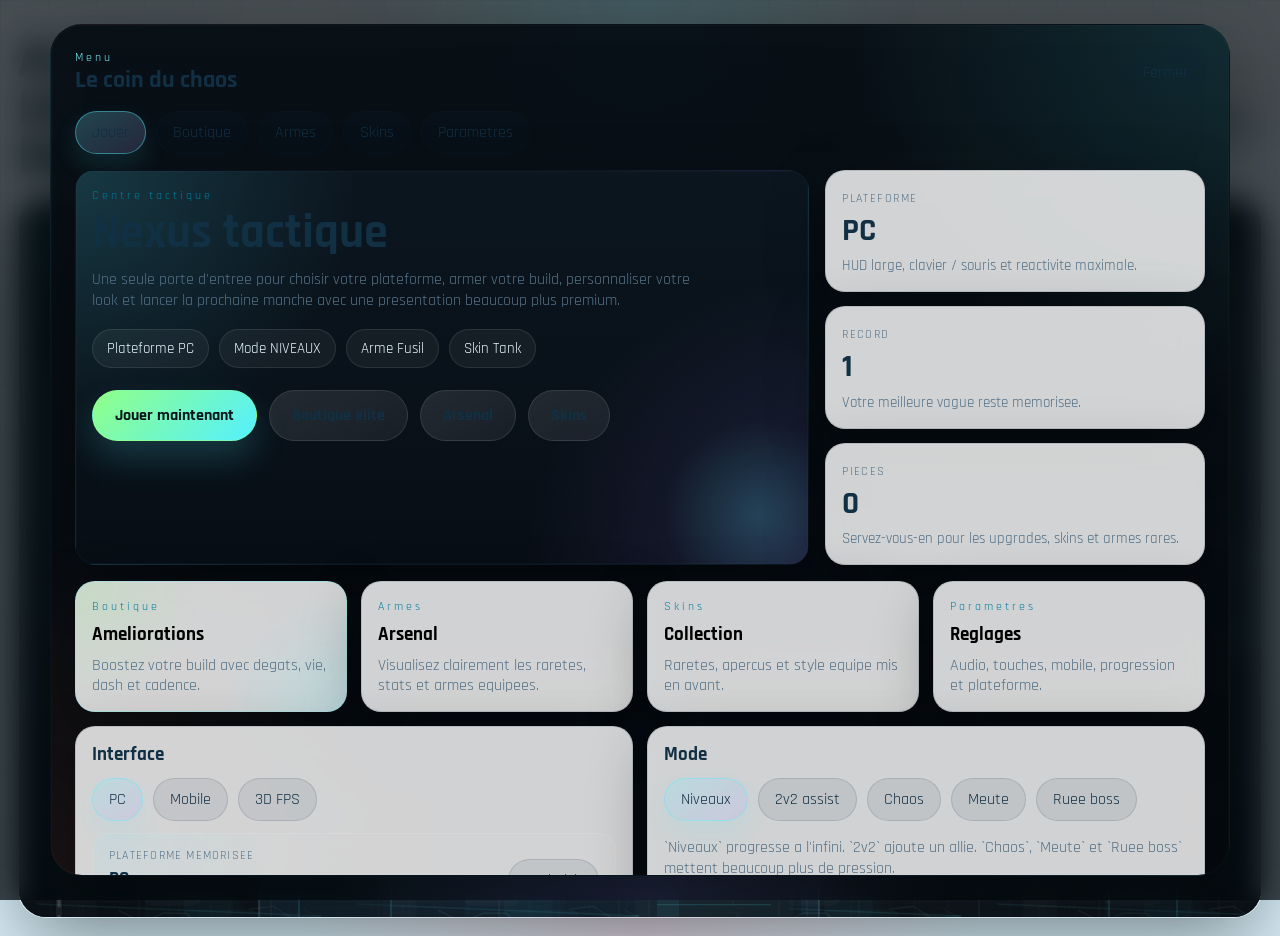
==== commit 99912130: "Menu premium et gros polish FPS 3D" ====
--- a/index.html
+++ b/index.html
@@ -24,6 +24,28 @@
       </div>
     </div>
   </div>
+  <section class="platform-gate hidden" id="platformGate" aria-hidden="true">
+    <div class="platform-card">
+      <p class="eyebrow">Plateforme</p>
+      <h2>Choisissez votre profil de jeu</h2>
+      <p class="platform-copy">Ce choix adapte automatiquement l'interface, les controles et le confort de jeu des le demarrage.</p>
+      <div class="platform-grid">
+        <button class="platform-option" id="platformPcButton" type="button" data-platform-choice="pc">
+          <span class="platform-option-icon">PC</span>
+          <strong>Mode PC</strong>
+          <small>HUD complet, clavier / souris, raccourcis rapides et affichage large.</small>
+        </button>
+        <button class="platform-option" id="platformMobileButton" type="button" data-platform-choice="mobile">
+          <span class="platform-option-icon">TEL</span>
+          <strong>Mode Mobile</strong>
+          <small>Interface tactile, boutons confortables et lisibilite renforcee.</small>
+        </button>
+      </div>
+      <div class="platform-footer">
+        <span id="platformHint">Choisissez votre support pour preparer l'experience ideale.</span>
+      </div>
+    </div>
+  </section>
   <div class="app-shell">
     <header class="topbar">
       <div>
@@ -34,9 +56,13 @@
         <div class="pill"><span>Niveau</span><strong id="levelLabel">1</strong></div>
         <div class="pill"><span>Record</span><strong id="bestLevel">1</strong></div>
         <div class="pill"><span>Mode</span><strong id="modeLabel">NIVEAUX</strong></div>
+        <div class="pill"><span>Plateforme</span><strong id="platformLabel">PC</strong></div>
         <div class="pill"><span>Arme</span><strong id="weaponLabel">FUSIL</strong></div>
         <div class="pill"><span>Pieces</span><strong id="coinsLabel">0</strong></div>
         <div class="pill"><span>Puissance</span><strong id="powerLabel">1</strong></div>
+        <div class="pill"><span>Combo</span><strong id="comboLabel">x0</strong></div>
+        <div class="pill"><span>Objectif</span><strong id="objectiveLabel">PURGE</strong></div>
+        <div class="pill"><span>Bonus</span><strong id="bonusLabel">AUCUN</strong></div>
         <div class="pill"><span>Bouclier</span><strong id="shieldLabel">0.0s</strong></div>
         <div class="pill"><span>FPS</span><strong id="fps">0</strong></div>
         <button class="chip-button" id="menuButton" type="button">Menu</button>
@@ -70,6 +96,9 @@
           <div class="mobile-badge"><span>Mode</span><strong id="mobileModeLabel">NIVEAUX</strong></div>
           <div class="mobile-badge"><span>Arme</span><strong id="mobileWeaponLabel">FUSIL</strong></div>
           <div class="mobile-badge"><span>Pieces</span><strong id="mobileCoinsLabel">0</strong></div>
+          <div class="mobile-badge"><span>Combo</span><strong id="mobileComboLabel">x0</strong></div>
+          <div class="mobile-badge"><span>Obj</span><strong id="mobileObjectiveLabel">PURGE</strong></div>
+          <div class="mobile-badge"><span>Boost</span><strong id="mobileBonusLabel">AUCUN</strong></div>
           <button class="mobile-float-button" id="mobileFullscreenButton" type="button">Plein ecran</button>
         </div>
 
@@ -105,7 +134,7 @@
         <div class="control-line"><span>Dash 2</span><kbd>ESPACE</kbd></div>
         <div class="control-line"><span>Pause</span><kbd id="pauseKey">P</kbd></div>
         <div class="control-line"><span>Recommencer</span><kbd id="restartKey">R</kbd></div>
-        <div class="control-line"><span>Armes</span><kbd>&amp; É " '</kbd></div>
+        <div class="control-line"><span>Armes</span><kbd>&amp; E " '</kbd></div>
         <div class="control-line"><span>Arme +</span><kbd>MOLETTE</kbd></div>
         <div class="control-line"><span>Menu</span><kbd>TAB</kbd></div>
         <div class="control-line"><span>Mini-carte</span><kbd>M</kbd></div>
@@ -161,37 +190,67 @@
       </nav>
 
       <section class="tab-panel active" data-panel="play">
+        <div class="hero-layout">
+          <section class="menu-card menu-hero">
+            <div class="menu-hero-copy">
+              <p class="eyebrow">Centre tactique</p>
+              <h3>Nexus tactique</h3>
+              <p class="hero-copy">Une seule porte d'entree pour choisir votre plateforme, armer votre build, personnaliser votre look et lancer la prochaine manche avec une presentation beaucoup plus premium.</p>
+            </div>
+            <div class="hero-badge-row">
+              <span class="hero-chip" id="heroPlatformBadge">Plateforme PC</span>
+              <span class="hero-chip" id="heroModeBadge">Mode Niveaux</span>
+              <span class="hero-chip" id="heroWeaponBadge">Arme Fusil</span>
+              <span class="hero-chip" id="heroSkinBadge">Skin Tank</span>
+            </div>
+            <div class="hero-actions">
+              <button class="hero-button hero-button-primary" id="startButton" type="button">Jouer maintenant</button>
+              <button class="hero-button" type="button" data-open-tab="shop">Boutique elite</button>
+              <button class="hero-button" type="button" data-open-tab="weapons">Arsenal</button>
+              <button class="hero-button" type="button" data-open-tab="skins">Skins</button>
+            </div>
+          </section>
+
+          <aside class="hero-rail">
+            <div class="menu-card hero-stat-card">
+              <span>Plateforme</span>
+              <strong id="heroPlatformValue">PC</strong>
+              <small id="heroPlatformText">HUD large, clavier / souris et rythme maximal.</small>
+            </div>
+            <div class="menu-card hero-stat-card">
+              <span>Record</span>
+              <strong id="heroRecordValue">1</strong>
+              <small>Votre meilleure vague reste memorisee.</small>
+            </div>
+            <div class="menu-card hero-stat-card">
+              <span>Pieces</span>
+              <strong id="heroCoinsValue">0</strong>
+              <small>Servez-vous-en pour les upgrades, skins et armes rares.</small>
+            </div>
+          </aside>
+        </div>
+
         <div class="home-grid">
-          <button class="menu-card home-tile home-play" id="startButton" type="button">
-            <span class="eyebrow">Jouer</span>
-            <strong>Lancer la partie</strong>
-            <small>Reprend direct avec vos choix actuels.</small>
-          </button>
-          <button class="menu-card home-tile" type="button" data-open-tab="shop">
+          <button class="menu-card home-tile home-play" type="button" data-open-tab="shop">
             <span class="eyebrow">Boutique</span>
             <strong>Ameliorations</strong>
-            <small>Depensez vos pieces plus facilement.</small>
+            <small>Boostez votre build avec degats, vie, dash et cadence.</small>
           </button>
           <button class="menu-card home-tile" type="button" data-open-tab="weapons">
             <span class="eyebrow">Armes</span>
             <strong>Arsenal</strong>
-            <small>Achetez et equipez vos armes preferees.</small>
+            <small>Visualisez clairement les raretes, stats et armes equipees.</small>
           </button>
           <button class="menu-card home-tile" type="button" data-open-tab="skins">
             <span class="eyebrow">Skins</span>
-            <strong>Changer de style</strong>
-            <small>Choisissez votre style et votre couleur.</small>
+            <strong>Collection</strong>
+            <small>Raretes, apercus et style equipe mis en avant.</small>
           </button>
           <button class="menu-card home-tile" type="button" data-open-tab="settings">
             <span class="eyebrow">Parametres</span>
             <strong>Reglages</strong>
-            <small>Audio, commandes, records et mobile.</small>
+            <small>Audio, touches, mobile, progression et plateforme.</small>
           </button>
-          <a class="menu-card home-tile home-link home-3d" href="fps3d.html" target="_blank" rel="noreferrer">
-            <span class="eyebrow">Mode 3D</span>
-            <strong>Premiere personne</strong>
-            <small>Essayez une arene volcanique en vue FPS.</small>
-          </a>
         </div>
 
         <div class="grid-two">
@@ -201,6 +260,14 @@
               <button class="menu-choice active" type="button" data-interface="pc">PC</button>
               <button class="menu-choice" type="button" data-interface="mobile">Mobile</button>
               <button class="menu-choice" type="button" data-interface="fps3d">3D FPS</button>
+            </div>
+            <div class="platform-inline">
+              <div>
+                <span class="platform-inline-label">Plateforme memorisee</span>
+                <strong id="platformMemoryLabel">PC</strong>
+              <small id="platformMemoryText">HUD large, clavier / souris et confort premium.</small>
+              </div>
+              <button class="chip-button" id="reopenPlatformButton" type="button">Rechoisir</button>
             </div>
             <p class="hint">Choisissez l'interface a afficher. PC pour clavier/souris, Mobile pour boutons tactiles. `3D FPS` ouvre la version premiere personne.</p>
           </div>
@@ -361,7 +428,7 @@
               <span id="skinSpotlightTag">Classique nerveux</span>
             </div>
             <div class="weapon-mini-shell">
-              <span>Petit arsenal</span>
+              <span>Mini illustrations d'armes</span>
               <div id="skinWeaponMiniGrid" class="weapon-mini-grid"></div>
             </div>
           </div>
--- a/style.css
+++ b/style.css
@@ -11,6 +11,7 @@
   --text: #e9f5ff;
   --muted: #92b0bf;
   --cyan: #54f0ff;
+  --violet: #9b7dff;
   --lime: #91ff87;
   --gold: #ffd166;
   --mobile-scale: 1;
@@ -115,6 +116,119 @@
   z-index: 300;
 }
 
+.platform-gate {
+  position: fixed;
+  inset: 0;
+  display: flex;
+  align-items: center;
+  justify-content: center;
+  padding: 24px;
+  background:
+    radial-gradient(circle at top, rgba(84, 240, 255, 0.12), transparent 24%),
+    radial-gradient(circle at bottom, rgba(155, 125, 255, 0.18), transparent 28%),
+    rgba(4, 10, 15, 0.9);
+  backdrop-filter: blur(18px);
+  z-index: 320;
+}
+
+.platform-card {
+  width: min(920px, 100%);
+  padding: 30px;
+  border-radius: 32px;
+  border: 1px solid rgba(255, 255, 255, 0.12);
+  background:
+    radial-gradient(circle at top left, rgba(84, 240, 255, 0.16), transparent 34%),
+    radial-gradient(circle at bottom right, rgba(255, 132, 84, 0.14), transparent 38%),
+    linear-gradient(180deg, rgba(7, 14, 20, 0.96), rgba(6, 10, 14, 0.92));
+  box-shadow:
+    0 30px 80px rgba(0, 0, 0, 0.42),
+    inset 0 0 0 1px rgba(255, 255, 255, 0.03);
+}
+
+.platform-card h2 {
+  margin-top: 8px;
+  font-size: clamp(2rem, 4vw, 3rem);
+  line-height: 0.94;
+}
+
+.platform-copy {
+  max-width: 720px;
+  margin: 12px 0 0;
+  color: var(--muted);
+  font-size: 1.05rem;
+}
+
+.platform-grid {
+  display: grid;
+  grid-template-columns: repeat(2, minmax(0, 1fr));
+  gap: 16px;
+  margin-top: 22px;
+}
+
+.platform-option {
+  display: grid;
+  gap: 10px;
+  padding: 20px;
+  border-radius: 24px;
+  border: 1px solid rgba(255, 255, 255, 0.1);
+  background:
+    radial-gradient(circle at top right, rgba(84, 240, 255, 0.08), transparent 40%),
+    rgba(255, 255, 255, 0.04);
+  color: var(--text);
+  text-align: left;
+  cursor: pointer;
+  transition: transform 160ms ease, border-color 160ms ease, box-shadow 160ms ease, background 160ms ease;
+}
+
+.platform-option:hover,
+.platform-option.active {
+  transform: translateY(-2px);
+  border-color: rgba(84, 240, 255, 0.38);
+  box-shadow: 0 18px 40px rgba(84, 240, 255, 0.12);
+  background:
+    radial-gradient(circle at top right, rgba(84, 240, 255, 0.15), transparent 40%),
+    rgba(255, 255, 255, 0.06);
+}
+
+.platform-option-icon {
+  display: inline-flex;
+  align-items: center;
+  justify-content: center;
+  width: 72px;
+  height: 72px;
+  border-radius: 22px;
+  background:
+    linear-gradient(145deg, rgba(84, 240, 255, 0.24), rgba(155, 125, 255, 0.18)),
+    rgba(255, 255, 255, 0.05);
+  border: 1px solid rgba(255, 255, 255, 0.08);
+  font-size: 1.15rem;
+  font-weight: 800;
+  letter-spacing: 0.08em;
+}
+
+.platform-option strong {
+  font-size: 1.4rem;
+}
+
+.platform-option small {
+  color: var(--muted);
+  font-size: 0.98rem;
+}
+
+.platform-footer {
+  margin-top: 18px;
+  display: flex;
+  align-items: center;
+  justify-content: space-between;
+  gap: 16px;
+  color: var(--muted);
+}
+
+body.platform-gate-open .app-shell {
+  filter: blur(20px) saturate(0.78);
+  pointer-events: none;
+}
+
 .rotate-card {
   width: min(320px, 100%);
   padding: 22px;
@@ -876,17 +990,24 @@
   align-items: center;
   justify-content: center;
   padding: 24px;
-  background: rgba(4, 10, 15, 0.68);
-  backdrop-filter: blur(8px);
+  background:
+    radial-gradient(circle at top, rgba(84, 240, 255, 0.08), transparent 24%),
+    radial-gradient(circle at bottom, rgba(155, 125, 255, 0.12), transparent 28%),
+    rgba(4, 10, 15, 0.72);
+  backdrop-filter: blur(14px);
   z-index: 100;
 }
 
 .hub-card {
-  width: min(1040px, 100%);
+  width: min(1180px, 100%);
   max-height: calc(100vh - 48px);
   overflow: auto;
-  padding: 22px;
-  border-radius: 28px;
+  padding: 24px;
+  border-radius: 32px;
+  background:
+    radial-gradient(circle at top right, rgba(84, 240, 255, 0.12), transparent 26%),
+    radial-gradient(circle at bottom left, rgba(255, 129, 92, 0.08), transparent 24%),
+    linear-gradient(180deg, rgba(8, 16, 23, 0.96), rgba(6, 10, 15, 0.92));
 }
 
 .hub-head {
@@ -904,10 +1025,17 @@
   margin-bottom: 16px;
 }
 
+.hub-head .eyebrow {
+  color: #7df3ff;
+}
+
 .tab-button.active,
 .menu-choice.active {
-  background: rgba(84, 240, 255, 0.16);
-  border-color: rgba(84, 240, 255, 0.38);
+  background:
+    linear-gradient(145deg, rgba(84, 240, 255, 0.2), rgba(155, 125, 255, 0.14)),
+    rgba(255, 255, 255, 0.05);
+  border-color: rgba(84, 240, 255, 0.42);
+  box-shadow: 0 12px 26px rgba(84, 240, 255, 0.12);
 }
 
 .menu-choice.locked-choice {
@@ -935,9 +1063,144 @@
   gap: 14px;
 }
 
+.hero-layout {
+  display: grid;
+  grid-template-columns: minmax(0, 1.45fr) minmax(300px, 0.75fr);
+  gap: 16px;
+  margin-bottom: 16px;
+}
+
+.menu-hero {
+  position: relative;
+  overflow: hidden;
+  padding: 24px;
+  min-height: 270px;
+  background:
+    radial-gradient(circle at top left, rgba(84, 240, 255, 0.16), transparent 34%),
+    radial-gradient(circle at bottom right, rgba(155, 125, 255, 0.16), transparent 34%),
+    linear-gradient(180deg, rgba(12, 23, 32, 0.94), rgba(8, 15, 22, 0.92));
+}
+
+.menu-hero::after {
+  content: "";
+  position: absolute;
+  inset: auto -60px -60px auto;
+  width: 220px;
+  height: 220px;
+  border-radius: 50%;
+  background: radial-gradient(circle, rgba(84, 240, 255, 0.18), transparent 60%);
+  pointer-events: none;
+}
+
+.menu-hero-copy h3 {
+  font-size: clamp(2rem, 4vw, 3rem);
+  line-height: 0.95;
+  margin-top: 8px;
+}
+
+.hero-copy {
+  max-width: 620px;
+  margin-top: 12px;
+  color: var(--muted);
+  font-size: 1.02rem;
+}
+
+.hero-badge-row {
+  display: flex;
+  flex-wrap: wrap;
+  gap: 10px;
+  margin-top: 18px;
+}
+
+.hero-chip {
+  display: inline-flex;
+  align-items: center;
+  padding: 9px 14px;
+  border-radius: 999px;
+  border: 1px solid rgba(255, 255, 255, 0.09);
+  background: rgba(255, 255, 255, 0.05);
+  color: #e9f8ff;
+  font-size: 0.92rem;
+}
+
+.hero-actions {
+  display: flex;
+  flex-wrap: wrap;
+  gap: 12px;
+  margin-top: 22px;
+}
+
+.hero-button {
+  border: 1px solid rgba(255, 255, 255, 0.1);
+  border-radius: 999px;
+  padding: 14px 22px;
+  background:
+    linear-gradient(145deg, rgba(255, 255, 255, 0.08), rgba(255, 255, 255, 0.03)),
+    rgba(255, 255, 255, 0.03);
+  color: var(--text);
+  cursor: pointer;
+  font-weight: 700;
+  transition: transform 160ms ease, border-color 160ms ease, box-shadow 160ms ease, filter 160ms ease;
+}
+
+.hero-button:hover,
+.home-tile:hover,
+.shop-item:hover,
+.weapon-mini-card:hover,
+.upgrade-button:hover,
+.platform-option:hover,
+.tab-button:hover,
+.menu-choice:hover {
+  transform: translateY(-2px);
+  filter: brightness(1.04);
+}
+
+.hero-button:hover {
+  border-color: rgba(84, 240, 255, 0.26);
+  box-shadow: 0 14px 28px rgba(84, 240, 255, 0.1);
+}
+
+.hero-button-primary {
+  color: #04141a;
+  background: linear-gradient(135deg, #91ff87, #54f0ff);
+  border-color: rgba(145, 255, 135, 0.4);
+  box-shadow: 0 18px 34px rgba(84, 240, 255, 0.18);
+}
+
+.hero-rail {
+  display: grid;
+  gap: 14px;
+}
+
+.hero-stat-card {
+  min-height: 112px;
+  padding: 18px;
+}
+
+.hero-stat-card span {
+  color: var(--muted);
+  text-transform: uppercase;
+  letter-spacing: 0.12em;
+  font-size: 0.74rem;
+}
+
+.hero-stat-card strong {
+  display: block;
+  margin-top: 8px;
+  font-size: 2rem;
+  line-height: 0.95;
+}
+
+.hero-stat-card small {
+  display: block;
+  margin-top: 10px;
+  color: var(--muted);
+  font-size: 0.92rem;
+}
+
 .home-grid {
   display: grid;
-  grid-template-columns: 1.3fr 1fr 1fr 1fr 1fr 1.05fr;
+  grid-template-columns: repeat(4, minmax(0, 1fr));
   gap: 14px;
   margin-bottom: 14px;
 }
@@ -975,15 +1238,6 @@
   border-color: rgba(84, 240, 255, 0.26);
 }
 
-.home-3d {
-  background:
-    radial-gradient(circle at top right, rgba(255, 173, 84, 0.16), transparent 42%),
-    radial-gradient(circle at bottom left, rgba(255, 87, 64, 0.14), transparent 46%),
-    linear-gradient(180deg, rgba(255, 126, 72, 0.08), rgba(255, 87, 64, 0.03)),
-    var(--panel);
-  border-color: rgba(255, 173, 84, 0.28);
-}
-
 .home-hint {
   margin: 12px 4px 0;
 }
@@ -991,6 +1245,44 @@
 .menu-card {
   padding: 16px;
   border-radius: 20px;
+}
+
+.platform-inline {
+  display: flex;
+  align-items: center;
+  justify-content: space-between;
+  gap: 14px;
+  margin: 12px 0 8px;
+  padding: 14px 16px;
+  border-radius: 18px;
+  background:
+    radial-gradient(circle at top left, rgba(84, 240, 255, 0.08), transparent 38%),
+    rgba(255, 255, 255, 0.04);
+  border: 1px solid rgba(255, 255, 255, 0.08);
+}
+
+.platform-inline strong,
+.platform-inline small,
+.platform-inline-label {
+  display: block;
+}
+
+.platform-inline-label {
+  color: var(--muted);
+  font-size: 0.76rem;
+  text-transform: uppercase;
+  letter-spacing: 0.1em;
+}
+
+.platform-inline strong {
+  margin-top: 4px;
+  font-size: 1.2rem;
+}
+
+.platform-inline small {
+  margin-top: 4px;
+  color: var(--muted);
+  max-width: 360px;
 }
 
 .mobile-settings-card {
@@ -1246,6 +1538,10 @@
 }
 
 @media (max-width: 1180px) {
+  .hero-layout {
+    grid-template-columns: 1fr;
+  }
+
   .shop-section-grid {
     grid-template-columns: repeat(2, minmax(0, 1fr));
   }
@@ -1261,6 +1557,7 @@
   padding: 12px;
   text-align: left;
   cursor: pointer;
+  transition: transform 160ms ease, border-color 160ms ease, box-shadow 160ms ease, filter 160ms ease;
 }
 
 @keyframes affordablePulse {
@@ -1300,6 +1597,50 @@
 .shop-item strong {
   display: block;
   font-size: 1.05rem;
+}
+
+.item-badges {
+  display: flex;
+  flex-wrap: wrap;
+  gap: 8px;
+  margin-bottom: 10px;
+}
+
+.item-rarity,
+.item-tag {
+  display: inline-flex;
+  align-items: center;
+  min-height: 24px;
+  padding: 4px 10px;
+  border-radius: 999px;
+  font-size: 0.72rem;
+  letter-spacing: 0.08em;
+  text-transform: uppercase;
+}
+
+.item-rarity-common {
+  background: rgba(255, 255, 255, 0.08);
+  color: #dceeff;
+}
+
+.item-rarity-rare {
+  background: rgba(84, 240, 255, 0.14);
+  color: #8ff7ff;
+}
+
+.item-rarity-epic {
+  background: rgba(155, 125, 255, 0.16);
+  color: #cebaff;
+}
+
+.item-rarity-legendary {
+  background: rgba(255, 209, 102, 0.16);
+  color: #ffe2a0;
+}
+
+.item-tag {
+  background: rgba(255, 255, 255, 0.06);
+  color: var(--muted);
 }
 
 .shop-item-price {
@@ -1375,10 +1716,122 @@
   color: #ffd8bf;
 }
 
+.weapon-thumb-laser {
+  background:
+    radial-gradient(circle at 30% 25%, rgba(255, 255, 255, 0.16), transparent 32%),
+    linear-gradient(145deg, rgba(104, 255, 240, 0.28), rgba(44, 174, 255, 0.18));
+  color: #baffff;
+}
+
+.weapon-thumb-grenade {
+  background:
+    radial-gradient(circle at 30% 25%, rgba(255, 255, 255, 0.16), transparent 32%),
+    linear-gradient(145deg, rgba(255, 187, 98, 0.28), rgba(255, 94, 60, 0.22));
+  color: #ffe2aa;
+}
+
+.weapon-thumb-arc {
+  background:
+    radial-gradient(circle at 30% 25%, rgba(255, 255, 255, 0.16), transparent 32%),
+    linear-gradient(145deg, rgba(161, 213, 255, 0.28), rgba(118, 119, 255, 0.2));
+  color: #d8e2ff;
+}
+
+.weapon-thumb-flamethrower {
+  background:
+    radial-gradient(circle at 30% 25%, rgba(255, 255, 255, 0.16), transparent 32%),
+    linear-gradient(145deg, rgba(255, 178, 84, 0.3), rgba(255, 78, 78, 0.22));
+  color: #ffe1b0;
+}
+
+.weapon-thumb-railgun {
+  background:
+    radial-gradient(circle at 30% 25%, rgba(255, 255, 255, 0.16), transparent 32%),
+    linear-gradient(145deg, rgba(255, 121, 210, 0.3), rgba(141, 111, 255, 0.22));
+  color: #ffe1f7;
+}
+
+.weapon-thumb-freeze {
+  background:
+    radial-gradient(circle at 30% 25%, rgba(255, 255, 255, 0.16), transparent 32%),
+    linear-gradient(145deg, rgba(176, 244, 255, 0.3), rgba(95, 178, 255, 0.2));
+  color: #ecfeff;
+}
+
+.weapon-thumb-gravity {
+  background:
+    radial-gradient(circle at 30% 25%, rgba(255, 255, 255, 0.16), transparent 32%),
+    linear-gradient(145deg, rgba(193, 156, 255, 0.3), rgba(106, 68, 255, 0.22));
+  color: #ebdfff;
+}
+
+.weapon-thumb-katana {
+  background:
+    radial-gradient(circle at 30% 25%, rgba(255, 255, 255, 0.16), transparent 32%),
+    linear-gradient(145deg, rgba(255, 255, 255, 0.18), rgba(130, 204, 255, 0.18));
+  color: #f3fbff;
+}
+
+.weapon-thumb-chaos {
+  background:
+    radial-gradient(circle at 30% 25%, rgba(255, 255, 255, 0.16), transparent 32%),
+    linear-gradient(145deg, rgba(255, 110, 162, 0.28), rgba(108, 255, 158, 0.18));
+  color: #fff0b7;
+}
+
+.weapon-thumb-virus {
+  background:
+    radial-gradient(circle at 30% 25%, rgba(255, 255, 255, 0.16), transparent 32%),
+    linear-gradient(145deg, rgba(99, 255, 143, 0.28), rgba(28, 155, 92, 0.22));
+  color: #d5ffe4;
+}
+
+.weapon-thumb-ricochet {
+  background:
+    radial-gradient(circle at 30% 25%, rgba(255, 255, 255, 0.16), transparent 32%),
+    linear-gradient(145deg, rgba(255, 214, 111, 0.28), rgba(255, 146, 52, 0.22));
+  color: #fff0be;
+}
+
+.weapon-thumb-mine {
+  background:
+    radial-gradient(circle at 30% 25%, rgba(255, 255, 255, 0.16), transparent 32%),
+    linear-gradient(145deg, rgba(255, 209, 102, 0.24), rgba(120, 82, 18, 0.22));
+  color: #ffe6a6;
+}
+
+.weapon-thumb-drone {
+  background:
+    radial-gradient(circle at 30% 25%, rgba(255, 255, 255, 0.16), transparent 32%),
+    linear-gradient(145deg, rgba(99, 235, 255, 0.26), rgba(78, 255, 176, 0.18));
+  color: #d9fffa;
+}
+
+.weapon-thumb-poison {
+  background:
+    radial-gradient(circle at 30% 25%, rgba(255, 255, 255, 0.16), transparent 32%),
+    linear-gradient(145deg, rgba(163, 255, 117, 0.28), rgba(68, 163, 74, 0.22));
+  color: #f0ffbf;
+}
+
+.weapon-thumb-explosiveburst {
+  background:
+    radial-gradient(circle at 30% 25%, rgba(255, 255, 255, 0.16), transparent 32%),
+    linear-gradient(145deg, rgba(255, 148, 92, 0.3), rgba(255, 84, 132, 0.22));
+  color: #ffe2cf;
+}
+
 .weapon-mini-shell {
   margin-top: 14px;
   display: grid;
   gap: 10px;
+}
+
+.weapon-mini-shell > span {
+  font-size: 0.82rem;
+  letter-spacing: 0.08em;
+  text-transform: uppercase;
+  color: var(--accent);
 }
 
 .weapon-mini-grid {
@@ -1400,6 +1853,7 @@
     rgba(255, 255, 255, 0.04);
   color: var(--text);
   cursor: pointer;
+  transition: transform 160ms ease, border-color 160ms ease, box-shadow 160ms ease, filter 160ms ease;
 }
 
 .weapon-mini-card > span {
@@ -1687,6 +2141,7 @@
   .settings-grid.compact,
   .stats-grid,
   .shop-summary,
+  .platform-grid,
   .home-grid,
   .bindings-grid,
   .shop-grid,
@@ -1772,6 +2227,12 @@
   .hub-card {
     padding: 16px;
     max-height: calc(100vh - 24px);
+  }
+
+  .platform-footer,
+  .platform-inline {
+    align-items: flex-start;
+    flex-direction: column;
   }
 }
 
